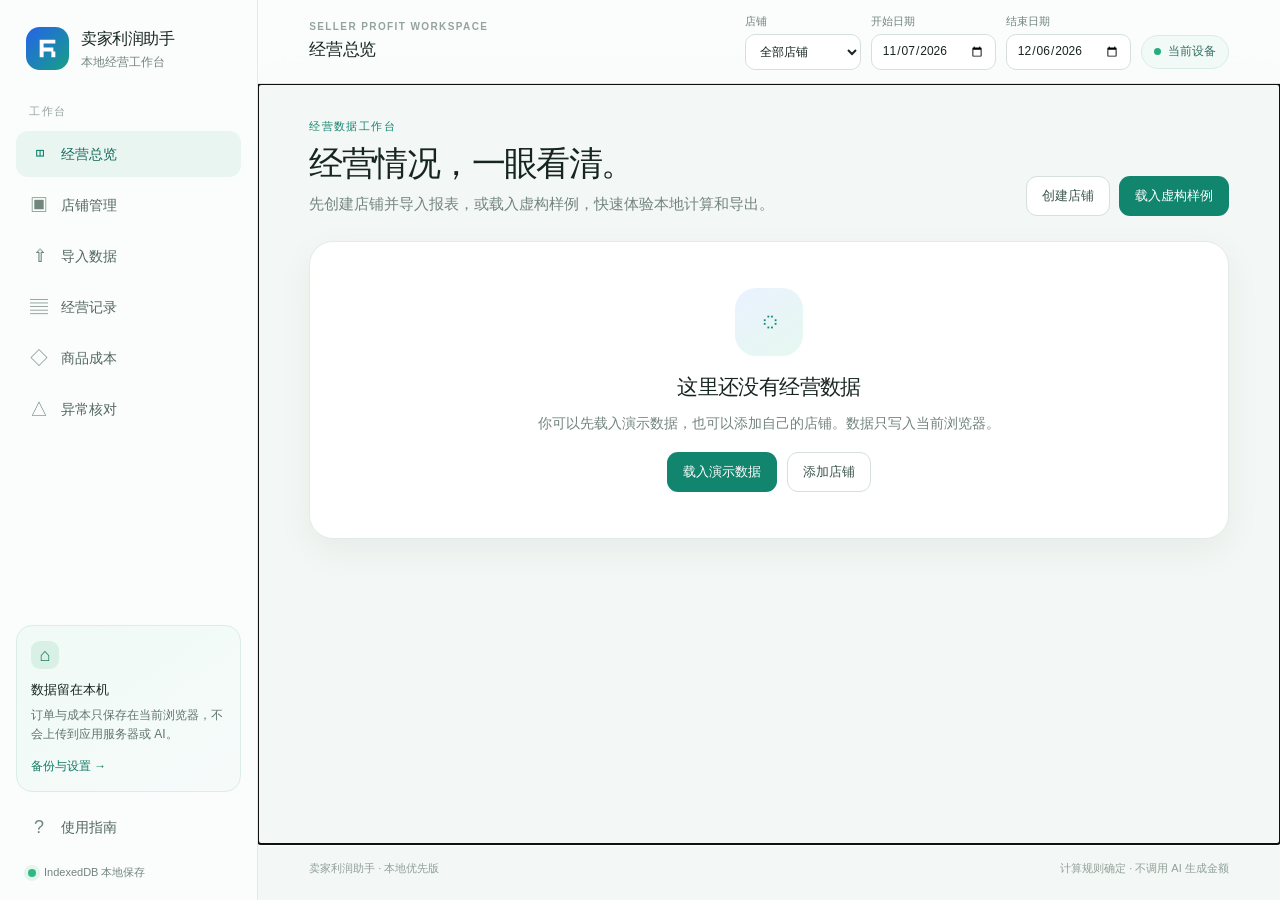
==== static-app/index.html @ a87a9e60 "Update Site source" ====
<!doctype html>
<html lang="zh-CN">
<head>
  <meta charset="utf-8">
  <meta name="viewport" content="width=device-width, initial-scale=1">
  <meta name="theme-color" content="#f3f7f5">
  <meta name="description" content="本地优先的卖家经营利润分析工具。订单、成本和费用保存在当前设备浏览器中。">
  <title>卖家利润助手 · 本地经营工作台</title>
  <link rel="icon" href="./favicon.svg" type="image/svg+xml">
  <link rel="stylesheet" href="./styles.css">
  <script src="./vendor/xlsx.full.min.js" defer></script>
  <script type="module" src="./js/app.mjs"></script>
</head>
<body>
  <div class="app-shell" id="app-shell">
    <aside class="sidebar" aria-label="主导航">
      <a class="brand" href="#overview" data-nav="overview" aria-label="卖家利润助手首页">
        <span class="brand-mark" aria-hidden="true"><svg viewBox="0 0 44 44"><defs><linearGradient id="brand-gradient" x1="0" y1="0" x2="1" y2="1"><stop stop-color="#2563eb"/><stop offset="1" stop-color="#16a085"/></linearGradient></defs><rect width="44" height="44" rx="14" fill="url(#brand-gradient)"/><path d="M14 13h16v4H18v4h10v4H18v6h-4V13Zm16 12v6h-4v-6h4Z" fill="#fff"/></svg></span>
        <span class="brand-copy"><strong>卖家利润助手</strong><small>本地经营工作台</small></span>
      </a>
      <div class="side-section-label">工作台</div>
      <nav class="side-nav">
        <button class="nav-item active" data-nav="overview"><span class="nav-icon">◫</span><span>经营总览</span></button>
        <button class="nav-item" data-nav="stores"><span class="nav-icon">▣</span><span>店铺管理</span></button>
        <button class="nav-item" data-nav="import"><span class="nav-icon">⇧</span><span>导入数据</span></button>
        <button class="nav-item" data-nav="records"><span class="nav-icon">▤</span><span>经营记录</span></button>
        <button class="nav-item" data-nav="costs"><span class="nav-icon">◇</span><span>商品成本</span></button>
        <button class="nav-item" data-nav="issues"><span class="nav-icon">△</span><span>异常核对</span><span class="nav-count" id="nav-issue-count"></span></button>
      </nav>
      <div class="sidebar-spacer"></div>
      <div class="privacy-card">
        <span class="privacy-icon">⌂</span>
        <strong>数据留在本机</strong>
        <p>订单与成本只保存在当前浏览器，不会上传到应用服务器或 AI。</p>
        <button class="text-button" data-nav="settings">备份与设置 <span aria-hidden="true">→</span></button>
      </div>
      <button class="nav-item nav-guide" data-nav="guide"><span class="nav-icon">?</span><span>使用指南</span></button>
      <div class="sidebar-foot"><span class="status-dot"></span><span>IndexedDB 本地保存</span></div>
    </aside>

    <div class="main-column">
      <header class="topbar">
        <div class="topbar-title"><span class="eyebrow" id="top-eyebrow">SELLER PROFIT WORKSPACE</span><strong id="top-title">经营总览</strong></div>
        <div class="topbar-controls">
          <label class="compact-control"><span>店铺</span><select id="global-store-select" aria-label="选择统计店铺"><option value="all">全部店铺</option></select></label>
          <label class="compact-control"><span>开始日期</span><input id="global-start" type="date" aria-label="统计开始日期"></label>
          <label class="compact-control"><span>结束日期</span><input id="global-end" type="date" aria-label="统计结束日期"></label>
          <span class="local-pill"><i></i> 当前设备</span>
        </div>
      </header>
      <main id="page-content" tabindex="-1" aria-live="polite">
        <div class="loading-state"><span class="spinner"></span><p>正在打开本地数据库…</p></div>
      </main>
      <footer class="app-footer"><span>卖家利润助手 · 本地优先版</span><span>计算规则确定 · 不调用 AI 生成金额</span></footer>
    </div>
  </div>
  <div class="toast-stack" id="toast-stack" aria-live="polite" aria-atomic="false"></div>
</body>
</html>
---- static-app/styles.css ----
:root {
  color-scheme: light;
  --ink: #172521;
  --ink-soft: #38514a;
  --muted: #73847d;
  --muted-2: #95a39d;
  --line: #e4ebe7;
  --line-strong: #d5e0da;
  --canvas: #f3f7f5;
  --surface: #fff;
  --surface-soft: #f8fbf9;
  --blue: #2563eb;
  --blue-soft: #eff5ff;
  --green: #12856f;
  --green-bright: #19a889;
  --green-soft: #e9f7f2;
  --amber: #a3650d;
  --amber-soft: #fff6e6;
  --red: #ba3a40;
  --red-soft: #fff0f0;
  --shadow: 0 12px 36px rgba(24, 51, 42, .055);
  --radius-xl: 24px;
  --radius-lg: 18px;
  --radius-md: 13px;
  font-family: Inter, "Segoe UI", "Microsoft YaHei UI", "Noto Sans CJK SC", sans-serif;
  font-synthesis: none;
  text-rendering: optimizeLegibility;
}

* { box-sizing: border-box; }
html { min-width: 320px; scroll-behavior: smooth; }
body { margin: 0; background: var(--canvas); color: var(--ink); font-size: 15px; line-height: 1.6; }
button, input, select, textarea { font: inherit; }
button { cursor: pointer; }
button:focus-visible, input:focus-visible, select:focus-visible, textarea:focus-visible, a:focus-visible { outline: 3px solid rgba(37, 99, 235, .3); outline-offset: 2px; }
a { color: inherit; }
.app-shell { min-height: 100vh; display: grid; grid-template-columns: 258px minmax(0, 1fr); }

.sidebar { position: sticky; top: 0; height: 100vh; min-height: 650px; display: flex; flex-direction: column; padding: 24px 16px 18px; background: #fbfdfc; border-right: 1px solid var(--line); }
.brand { display: flex; align-items: center; gap: 12px; padding: 2px 10px 31px; text-decoration: none; }
.brand-mark { width: 43px; height: 43px; display: block; flex: 0 0 auto; }
.brand-mark svg { display: block; width: 100%; height: 100%; }
.brand-copy { display: grid; gap: 1px; }
.brand-copy strong { font-size: 16px; letter-spacing: -.03em; }
.brand-copy small { font-size: 12px; color: var(--muted); }
.side-section-label { padding: 0 13px 11px; color: var(--muted-2); font-size: 11px; font-weight: 800; letter-spacing: .14em; text-transform: uppercase; }
.side-nav { display: grid; gap: 5px; }
.nav-item { width: 100%; display: flex; align-items: center; gap: 12px; min-height: 46px; padding: 0 13px; border: 0; border-radius: 12px; background: transparent; color: #52665e; text-align: left; font-size: 14px; font-weight: 620; transition: background .16s ease, color .16s ease, transform .16s ease; }
.nav-item:hover { color: var(--ink); background: #f0f5f2; }
.nav-item:active { transform: scale(.99); }
.nav-item.active { color: #176b5b; background: #e9f5f0; font-weight: 760; }
.nav-icon { width: 20px; display: inline-flex; align-items: center; justify-content: center; color: #71877e; font-size: 18px; font-weight: 500; }
.nav-item.active .nav-icon { color: var(--green); }
.nav-count { min-width: 22px; height: 22px; margin-left: auto; display: inline-flex; align-items: center; justify-content: center; border-radius: 99px; background: #fde7e7; color: #b3373e; font-size: 12px; font-weight: 800; }
.nav-count:empty { display: none; }
.sidebar-spacer { flex: 1; min-height: 20px; }
.privacy-card { padding: 15px 14px 14px; border: 1px solid #d9eee6; border-radius: 16px; background: linear-gradient(145deg, #f0faf6, #f6fbfa); }
.privacy-icon { width: 28px; height: 28px; display: grid; place-items: center; margin-bottom: 8px; border-radius: 9px; background: #d9f0e7; color: #18745f; font-size: 18px; }
.privacy-card strong { font-size: 13px; }
.privacy-card p { margin: 5px 0 9px; color: #60756d; font-size: 12px; line-height: 1.6; }
.text-button { padding: 0; border: 0; background: transparent; color: #167b66; font-weight: 750; font-size: 12px; }
.text-button:hover { text-decoration: underline; }
.nav-guide { margin-top: 12px; }
.sidebar-foot { display: flex; align-items: center; gap: 8px; padding: 14px 12px 0; color: var(--muted); font-size: 11px; }
.status-dot { width: 8px; height: 8px; border-radius: 99px; background: #30b981; box-shadow: 0 0 0 4px rgba(48, 185, 129, .12); }

.main-column { min-width: 0; display: flex; flex-direction: column; }
.topbar { position: sticky; z-index: 5; top: 0; min-height: 80px; display: flex; align-items: center; justify-content: space-between; gap: 20px; padding: 13px clamp(24px, 4vw, 58px); border-bottom: 1px solid rgba(217, 229, 223, .86); background: rgba(251, 253, 252, .91); backdrop-filter: blur(18px); }
.topbar-title { display: grid; gap: 1px; }
.topbar-title .eyebrow { color: var(--muted-2); font-size: 10px; font-weight: 800; letter-spacing: .14em; }
.topbar-title strong { font-size: 17px; letter-spacing: -.02em; }
.topbar-controls { display: flex; align-items: end; gap: 10px; }
.compact-control { display: grid; gap: 3px; min-width: 116px; }
.compact-control span { color: var(--muted); font-size: 11px; font-weight: 700; }
.compact-control input, .compact-control select { min-width: 0; height: 36px; padding: 0 10px; border: 1px solid var(--line-strong); border-radius: 10px; background: #fff; color: var(--ink); font-size: 12px; }
.local-pill { height: 34px; display: inline-flex; align-items: center; gap: 7px; margin-bottom: 1px; padding: 0 12px; border: 1px solid #d8ede5; border-radius: 99px; background: #f1faf6; color: #397064; font-size: 12px; font-weight: 720; white-space: nowrap; }
.local-pill i { width: 7px; height: 7px; border-radius: 50%; background: #27ac7f; }
#page-content { width: min(1440px, 100%); flex: 1; margin: 0 auto; padding: 34px clamp(24px, 4vw, 58px) 48px; }
.app-footer { display: flex; justify-content: space-between; gap: 16px; padding: 16px clamp(24px, 4vw, 58px) 22px; color: #91a099; font-size: 11px; }
.loading-state { min-height: 50vh; display: grid; place-content: center; justify-items: center; color: var(--muted); }
.spinner { width: 28px; height: 28px; border: 3px solid #dce8e2; border-top-color: var(--green); border-radius: 50%; animation: spin 1s linear infinite; }
@keyframes spin { to { transform: rotate(360deg); } }

.page-heading { display: flex; align-items: end; justify-content: space-between; gap: 20px; margin-bottom: 25px; }
.page-heading h1 { margin: 0; font-size: clamp(25px, 3vw, 34px); line-height: 1.18; letter-spacing: -.045em; }
.page-heading p { max-width: 700px; margin: 9px 0 0; color: var(--muted); font-size: 15px; }
.kicker { margin-bottom: 8px; color: var(--green); font-size: 11px; font-weight: 850; letter-spacing: .13em; text-transform: uppercase; }
.heading-actions { display: flex; flex-wrap: wrap; justify-content: end; gap: 9px; }

.button { min-height: 40px; display: inline-flex; align-items: center; justify-content: center; gap: 8px; padding: 0 15px; border: 1px solid transparent; border-radius: 11px; background: var(--green); color: #fff; font-size: 13px; font-weight: 760; text-decoration: none; transition: transform .14s ease, background .14s ease, box-shadow .14s ease; }
.button:hover { background: #0e735f; box-shadow: 0 8px 18px rgba(18, 133, 111, .17); }
.button:active { transform: translateY(1px); }
.button.secondary { border-color: var(--line-strong); background: #fff; color: #3b554c; }
.button.secondary:hover { border-color: #b6d6c9; background: #f8fcfa; box-shadow: none; }
.button.blue { background: var(--blue); }
.button.blue:hover { background: #194ec4; }
.button.danger { background: #b64349; }
.button.danger:hover { background: #982d34; }
.button.ghost { border-color: transparent; background: transparent; color: var(--green); }
.button:disabled { opacity: .48; cursor: not-allowed; box-shadow: none; }
.button.small { min-height: 34px; padding: 0 11px; font-size: 12px; }
.button-row { display: flex; flex-wrap: wrap; gap: 10px; }
.card { min-width: 0; border: 1px solid var(--line); border-radius: var(--radius-xl); background: var(--surface); box-shadow: var(--shadow); }
.card-pad { padding: 22px; }
.section-title { display: flex; align-items: start; justify-content: space-between; gap: 16px; margin-bottom: 18px; }
.section-title h2, .section-title h3 { margin: 0; font-size: 17px; letter-spacing: -.025em; }
.section-title p { margin: 5px 0 0; color: var(--muted); font-size: 13px; }
.section-eyebrow { color: var(--muted-2); font-size: 10px; font-weight: 850; letter-spacing: .12em; text-transform: uppercase; }
.grid { display: grid; gap: 16px; }
.grid-2 { grid-template-columns: repeat(2, minmax(0, 1fr)); }
.grid-3 { grid-template-columns: repeat(3, minmax(0, 1fr)); }
.grid-4 { grid-template-columns: repeat(4, minmax(0, 1fr)); }
.metrics { display: grid; grid-template-columns: repeat(4, minmax(0, 1fr)); gap: 13px; margin-bottom: 16px; }
.metric-card { position: relative; overflow: hidden; min-height: 136px; padding: 18px 19px; border: 1px solid var(--line); border-radius: 17px; background: #fff; box-shadow: 0 6px 20px rgba(29, 58, 47, .035); }
.metric-card::after { content: ""; position: absolute; right: -26px; bottom: -44px; width: 118px; height: 118px; border-radius: 50%; background: var(--metric-orb, #edf8f3); opacity: .75; }
.metric-card.profit { --metric-orb: #def4ea; border-color: #d3ece1; background: linear-gradient(145deg, #fff, #f6fcf8); }
.metric-card.blue { --metric-orb: #eaf1ff; }
.metric-label { position: relative; z-index: 1; display: flex; align-items: center; justify-content: space-between; color: var(--muted); font-size: 12px; font-weight: 700; }
.metric-symbol { width: 28px; height: 28px; display: grid; place-items: center; border-radius: 9px; background: var(--green-soft); color: var(--green); font-size: 14px; }
.metric-card.blue .metric-symbol { background: var(--blue-soft); color: var(--blue); }
.metric-value { position: relative; z-index: 1; display: block; margin-top: 13px; font-size: clamp(22px, 2vw, 29px); line-height: 1.08; font-variant-numeric: tabular-nums; font-weight: 780; letter-spacing: -.045em; }
.metric-note { position: relative; z-index: 1; display: block; margin-top: 7px; color: var(--muted-2); font-size: 11px; }
.dashboard-grid { display: grid; grid-template-columns: minmax(0, 1.45fr) minmax(290px, .9fr); gap: 16px; margin-bottom: 16px; }
.chart-card { min-height: 348px; padding: 22px; }
.chart-svg { width: 100%; height: auto; overflow: visible; margin-top: 5px; }
.chart-grid { stroke: #edf2ef; stroke-width: 1; }
.chart-label { fill: #82918a; font: 11px Inter, "Segoe UI", sans-serif; }
.chart-line { fill: none; stroke: #169779; stroke-width: 3; stroke-linejoin: round; stroke-linecap: round; }
.chart-dot { fill: #fff; stroke: #159779; stroke-width: 2; }
.bars { display: grid; gap: 17px; }
.bar-row { display: grid; grid-template-columns: 1fr auto; align-items: center; gap: 7px 10px; }
.bar-label { min-width: 0; display: flex; align-items: baseline; justify-content: space-between; gap: 8px; grid-column: 1 / -1; }
.bar-label strong { overflow: hidden; color: #32493f; font-size: 12px; text-overflow: ellipsis; white-space: nowrap; }
.bar-label span { flex: 0 0 auto; color: var(--muted); font-size: 11px; font-variant-numeric: tabular-nums; }
.bar-track { height: 8px; overflow: hidden; border-radius: 99px; background: #eff4f1; }
.bar-fill { height: 100%; border-radius: inherit; background: linear-gradient(90deg, #236ae0, #19a889); }
.tag { display: inline-flex; align-items: center; justify-content: center; min-height: 22px; padding: 0 8px; border-radius: 99px; font-size: 10px; font-weight: 760; white-space: nowrap; }
.tag-ok { background: var(--green-soft); color: #16755f; }
.tag-warn { background: var(--amber-soft); color: var(--amber); }
.tag-danger { background: var(--red-soft); color: var(--red); }
.tag-blue { background: var(--blue-soft); color: var(--blue); }
.tag-neutral { background: #eff3f1; color: #63736c; }
.completeness-card { display: flex; align-items: start; gap: 13px; margin-bottom: 16px; padding: 17px 19px; border: 1px solid #d5eadd; border-radius: 16px; background: #f0faf5; }
.completeness-card.warning { border-color: #f1dfb9; background: #fffaf0; }
.completeness-icon { width: 30px; height: 30px; flex: 0 0 auto; display: grid; place-items: center; border-radius: 10px; background: #dff3e9; color: #18785f; font-weight: 850; }
.completeness-card.warning .completeness-icon { background: #fff0cf; color: #a76e11; }
.completeness-card strong { font-size: 13px; }
.completeness-card p { margin: 3px 0 0; color: #61756d; font-size: 12px; }
.dashboard-issues { margin: -2px 0 16px; padding: 16px 18px; border: 1px solid #f0dfbf; border-radius: 16px; background: #fffaf1; }
.dashboard-issues-heading { display: flex; align-items: center; justify-content: space-between; gap: 14px; margin-bottom: 11px; }
.dashboard-issues-heading h2 { display: flex; align-items: center; gap: 8px; margin: 3px 0 0; color: #3c4d45; font-size: 16px; letter-spacing: -.02em; }
.dashboard-issues-heading h2 span { display: inline-grid; min-width: 22px; height: 22px; place-items: center; padding: 0 6px; border-radius: 99px; background: #fde8e2; color: #b74b3f; font-size: 11px; }
.dashboard-issues-heading p { margin: 4px 0 0; color: #7d776a; font-size: 12px; }
.dashboard-issue-list { display: grid; gap: 7px; }
.dashboard-issue-link { display: flex; align-items: center; gap: 11px; width: 100%; min-width: 0; padding: 10px 11px; border: 1px solid #f0eadf; border-radius: 12px; background: rgba(255, 255, 255, .88); color: inherit; text-align: left; cursor: pointer; transition: border-color .15s ease, background .15s ease, transform .15s ease; }
.dashboard-issue-link:hover { transform: translateY(-1px); border-color: #e8cda0; background: #fff; }
.dashboard-issue-link:focus-visible { outline: 3px solid rgba(35, 106, 224, .25); outline-offset: 2px; }
.dashboard-issue-copy { display: grid; gap: 3px; min-width: 0; flex: 1; }
.dashboard-issue-copy strong { color: #3e5148; font-size: 12px; }
.dashboard-issue-copy > span { overflow: hidden; color: #6d756f; font-size: 11px; line-height: 1.45; text-overflow: ellipsis; }
.dashboard-issue-arrow { color: #9a815a; font-size: 15px; }
.dashboard-issues-more { margin: 9px 2px 0; color: #7d776a; font-size: 11px; }
.list-inline { display: flex; flex-wrap: wrap; gap: 6px 14px; margin-top: 8px; color: #795b2b; font-size: 12px; }
.mini-stat-row { display: grid; grid-template-columns: repeat(3, 1fr); gap: 12px; margin-top: 12px; }
.mini-stat { padding: 13px 14px; border-radius: 13px; background: var(--surface-soft); }
.mini-stat span { display: block; color: var(--muted); font-size: 11px; }
.mini-stat strong { display: block; margin-top: 5px; font-size: 16px; font-variant-numeric: tabular-nums; }
.empty-state { display: grid; justify-items: center; padding: 46px 20px; text-align: center; }
.empty-art { width: 68px; height: 68px; display: grid; place-items: center; margin-bottom: 14px; border-radius: 21px; background: linear-gradient(145deg, #eaf2ff, #e6f8ef); color: #168872; font-size: 29px; }
.empty-state h2 { margin: 0; font-size: 21px; letter-spacing: -.03em; }
.empty-state p { max-width: 480px; margin: 8px 0 18px; color: var(--muted); font-size: 14px; }
.empty-inline { padding: 22px 5px; color: var(--muted); font-size: 13px; text-align: center; }

.table-wrap { width: 100%; overflow-x: auto; border: 1px solid var(--line); border-radius: 14px; }
table { width: 100%; border-collapse: collapse; min-width: 720px; }
th, td { padding: 12px 14px; border-bottom: 1px solid #edf1ef; text-align: left; vertical-align: top; }
th { background: #f8fbf9; color: #71827a; font-size: 11px; font-weight: 800; letter-spacing: .025em; white-space: nowrap; }
td { color: #334a40; font-size: 12px; }
tbody tr:last-child td { border-bottom: 0; }
tbody tr:hover td { background: #fbfdfc; }
.table-empty { padding: 30px; color: var(--muted); text-align: center; }
.table-actions { display: flex; flex-wrap: wrap; gap: 8px; }
.store-card { box-shadow: none; }
.store-card-top { display: flex; align-items: center; justify-content: space-between; gap: 8px; }
.store-platform { color: var(--green); font-size: 11px; font-weight: 800; }
.store-card h2 { margin: 13px 0 3px; font-size: 18px; letter-spacing: -.025em; }
.store-card p { margin: 0 0 16px; color: var(--muted); font-size: 12px; }
.issue-row { display: flex; align-items: start; gap: 11px; padding: 12px 0; border-bottom: 1px solid #eef2f0; }
.issue-row:last-child { border-bottom: 0; }
.issue-row > div { min-width: 0; }
.issue-row strong { color: #445a50; font-size: 12px; }
.issue-row p { margin: 3px 0 0; color: var(--muted); font-size: 12px; line-height: 1.5; }
.issue-list { display: grid; gap: 10px; }
.issue-card { padding: 15px 16px; border: 1px solid var(--line); border-radius: 14px; background: #fff; }
.issue-card:focus { outline: 3px solid rgba(35, 106, 224, .22); outline-offset: 2px; }
.issue-card-head { display: flex; align-items: center; gap: 9px; }
.issue-card-head strong { min-width: 0; overflow-wrap: anywhere; color: #3b5148; font-size: 13px; }
.issue-card-head .tag:last-child { margin-left: auto; }
.issue-card > p { margin: 11px 0; color: #60736b; font-size: 13px; }
.issue-card-foot { display: flex; align-items: center; justify-content: space-between; gap: 12px; color: var(--muted-2); font-size: 11px; }

.form-grid { display: grid; grid-template-columns: repeat(2, minmax(0, 1fr)); gap: 14px; }
.field { display: grid; gap: 6px; min-width: 0; }
.field.full { grid-column: 1 / -1; }
.field label, .field-label { color: #51675d; font-size: 12px; font-weight: 730; }
.field input, .field select, .field textarea { width: 100%; min-height: 42px; padding: 9px 11px; border: 1px solid var(--line-strong); border-radius: 11px; background: #fff; color: var(--ink); }
.field textarea { min-height: 92px; resize: vertical; }
.field input::placeholder, .field textarea::placeholder { color: #a3afa9; }
.field small, .help-text { color: var(--muted); font-size: 12px; line-height: 1.55; }
.inline-form { display: flex; align-items: end; gap: 10px; flex-wrap: wrap; }
.inline-form .field { flex: 1 1 155px; }
.form-note { margin: 12px 0 0; color: var(--muted); font-size: 12px; }
.form-divider { height: 1px; margin: 18px 0; background: var(--line); }
.mapping-grid { display: grid; grid-template-columns: repeat(2, minmax(0, 1fr)); gap: 11px 14px; }
.map-row { display: grid; grid-template-columns: minmax(115px, .85fr) minmax(150px, 1.15fr); align-items: center; gap: 10px; }
.map-row label { color: #52675e; font-size: 12px; font-weight: 700; }
.map-row label.required::after { content: " 必填"; color: var(--red); font-size: 10px; }
.map-row select { min-width: 0; height: 38px; padding: 0 9px; border: 1px solid var(--line-strong); border-radius: 9px; background: #fff; color: var(--ink); font-size: 12px; }
.dropzone { display: grid; justify-items: center; gap: 8px; padding: 30px 18px; border: 1.5px dashed #b7d2c5; border-radius: 17px; background: linear-gradient(140deg, #f8fcfa, #f1f8f5); text-align: center; cursor: pointer; transition: border-color .15s ease, background .15s ease; }
.dropzone:hover, .dropzone.dragover { border-color: var(--green); background: #effaf5; }
.drop-icon { width: 42px; height: 42px; display: grid; place-items: center; border-radius: 13px; background: #e0f2e9; color: #12856f; font-size: 21px; }
.dropzone strong { font-size: 14px; }
.dropzone span { color: var(--muted); font-size: 12px; }
.file-meta { display: flex; align-items: center; justify-content: space-between; gap: 12px; margin: 12px 0 16px; padding: 12px 14px; border-radius: 12px; background: #f6f9f7; }
.file-meta strong { overflow-wrap: anywhere; font-size: 12px; }
.file-meta span { flex: 0 0 auto; color: var(--muted); font-size: 11px; }
.step-number { width: 26px; height: 26px; display: inline-grid; place-items: center; margin-right: 8px; border-radius: 9px; background: var(--green-soft); color: var(--green); font-size: 12px; font-weight: 850; }
.summary-strip { display: grid; grid-template-columns: repeat(4, minmax(0, 1fr)); gap: 10px; margin: 16px 0; }
.summary-chip { padding: 13px 14px; border: 1px solid var(--line); border-radius: 13px; background: #fff; }
.summary-chip span { display: block; color: var(--muted); font-size: 11px; }
.summary-chip strong { display: block; margin-top: 4px; font-size: 19px; font-variant-numeric: tabular-nums; }
.summary-chip.warn strong { color: var(--amber); }
.mapping-preview { max-height: 310px; overflow: auto; margin-top: 16px; }
.mapping-preview table { min-width: 800px; }
.mapping-preview th { position: sticky; top: 0; z-index: 1; }
.preflight-error { margin-top: 12px; padding: 12px 14px; border: 1px solid #f1d3d4; border-radius: 12px; background: var(--red-soft); color: #9b3339; font-size: 12px; }
.preflight-good { margin-top: 12px; padding: 12px 14px; border: 1px solid #d8ece2; border-radius: 12px; background: #f1faf5; color: #226c58; font-size: 12px; }

.guide-grid { display: grid; grid-template-columns: repeat(2, minmax(0, 1fr)); gap: 15px; }
.guide-step { position: relative; padding: 20px; }
.guide-step-num { display: block; margin-bottom: 12px; color: #95caba; font-size: 12px; font-weight: 850; letter-spacing: .12em; }
.guide-step h3 { margin: 0; font-size: 16px; }
.guide-step p { margin: 8px 0 0; color: var(--muted); font-size: 13px; }
.guide-step .guide-icon { position: absolute; right: 18px; top: 18px; width: 34px; height: 34px; display: grid; place-items: center; border-radius: 11px; background: #eff7f3; color: #18846e; }
.rule-list { display: grid; gap: 11px; padding: 0; margin: 0; list-style: none; }
.rule-list li { display: flex; align-items: start; gap: 10px; color: #52665d; font-size: 13px; }
.rule-list li::before { content: "✓"; display: grid; place-items: center; width: 19px; height: 19px; flex: 0 0 auto; border-radius: 6px; background: #e8f6ef; color: #168168; font-size: 11px; font-weight: 900; }
.formula { padding: 13px 15px; border-radius: 12px; background: #f6faf8; color: #42574e; font-size: 13px; font-variant-numeric: tabular-nums; }
.formula strong { color: #1a715d; }
.warning-note { padding: 13px 15px; border-left: 3px solid #e3b75e; border-radius: 0 11px 11px 0; background: #fffaf0; color: #765c2c; font-size: 12px; }
.danger-zone { border-color: #f0d6d7; }
.danger-zone .section-title h2 { color: #a3333a; }
.storage-meter { height: 8px; overflow: hidden; margin-top: 10px; border-radius: 9px; background: #eaf0ed; }
.storage-meter span { display: block; width: 0; height: 100%; border-radius: inherit; background: linear-gradient(90deg, var(--blue), var(--green-bright)); }
.storage-meta { display: flex; justify-content: space-between; gap: 12px; margin-top: 6px; color: var(--muted); font-size: 11px; }
.disclosure { border: 1px solid var(--line); border-radius: 12px; background: #fbfdfc; }
.disclosure summary { padding: 12px 14px; color: #53685f; font-weight: 720; cursor: pointer; }
.disclosure > div { padding: 0 14px 14px; color: var(--muted); font-size: 12px; }
.license-link { color: var(--blue); }
.toast-stack { position: fixed; z-index: 20; right: 22px; bottom: 22px; display: grid; gap: 9px; width: min(380px, calc(100vw - 32px)); }
.toast { padding: 13px 15px; border: 1px solid #d5e8de; border-radius: 13px; background: #fff; box-shadow: 0 14px 36px rgba(14, 42, 30, .14); color: #315347; font-size: 13px; animation: toast-in .18s ease-out; }
.toast.error { border-color: #f0d0d1; color: #9d3238; }
.toast.warn { border-color: #eeddb9; color: #805d22; }
@keyframes toast-in { from { transform: translateY(8px); opacity: 0; } to { transform: translateY(0); opacity: 1; } }

@media (max-width: 1120px) {
  .app-shell { grid-template-columns: 220px minmax(0, 1fr); }
  .topbar { align-items: start; flex-direction: column; gap: 10px; }
  .topbar-controls { width: 100%; flex-wrap: wrap; }
  .compact-control { flex: 1 1 140px; }
  .local-pill { margin-left: auto; }
  .metrics { grid-template-columns: repeat(2, minmax(0, 1fr)); }
  .dashboard-grid { grid-template-columns: 1fr; }
}
@media (max-width: 760px) {
  body { font-size: 14px; }
  .app-shell { display: flex; flex-direction: column; }
  .sidebar { position: sticky; z-index: 10; top: 0; height: auto; min-height: 0; padding: 10px 12px 8px; border-right: 0; border-bottom: 1px solid var(--line); }
  .brand { padding: 1px 5px 9px; }
  .brand-mark { width: 36px; height: 36px; }
  .brand-copy strong { font-size: 14px; }
  .brand-copy small, .side-section-label, .privacy-card, .sidebar-spacer, .sidebar-foot { display: none; }
  .side-nav { display: flex; overflow-x: auto; gap: 5px; scrollbar-width: none; }
  .side-nav::-webkit-scrollbar { display: none; }
  .nav-item { flex: 0 0 auto; width: auto; min-height: 39px; gap: 6px; padding: 0 10px; font-size: 12px; white-space: nowrap; }
  .nav-icon { width: 16px; font-size: 15px; }
  .nav-guide { display: none; }
  .nav-count { min-width: 18px; height: 18px; font-size: 10px; }
  .topbar { position: static; min-height: 0; padding: 14px 18px 12px; }
  .topbar-title .eyebrow { font-size: 9px; }
  .topbar-title strong { font-size: 15px; }
  .topbar-controls { gap: 7px; }
  .compact-control { flex: 1 1 calc(33.333% - 6px); min-width: 95px; }
  .compact-control input, .compact-control select { height: 34px; font-size: 11px; }
  .local-pill { height: 31px; margin-left: 0; font-size: 11px; }
  #page-content { padding: 23px 16px 30px; }
  .app-footer { padding: 13px 17px 18px; font-size: 10px; }
  .page-heading { align-items: start; flex-direction: column; margin-bottom: 18px; }
  .page-heading h1 { font-size: 27px; }
  .page-heading p { font-size: 13px; }
  .heading-actions { width: 100%; justify-content: start; }
  .metrics { gap: 9px; }
  .metric-card { min-height: 120px; padding: 14px; border-radius: 15px; }
  .metric-value { font-size: 21px; }
  .metric-note { font-size: 10px; }
  .metric-symbol { width: 25px; height: 25px; }
  .card-pad, .chart-card { padding: 17px; }
  .dashboard-issues { padding: 14px; }
  .dashboard-issues-heading { align-items: start; }
  .dashboard-issues-heading .button { flex: 0 0 auto; }
  .chart-card { min-height: auto; }
  .grid-2, .grid-3, .grid-4, .guide-grid { grid-template-columns: 1fr; }
  .form-grid, .mapping-grid { grid-template-columns: 1fr; }
  .map-row { grid-template-columns: minmax(105px, .8fr) minmax(145px, 1.2fr); }
  .summary-strip { grid-template-columns: repeat(2, minmax(0, 1fr)); }
  .mini-stat-row { grid-template-columns: 1fr; }
  .file-meta { align-items: start; flex-direction: column; }
}
@media (prefers-reduced-motion: reduce) {
  *, *::before, *::after { scroll-behavior: auto !important; animation-duration: .01ms !important; animation-iteration-count: 1 !important; transition-duration: .01ms !important; }
}
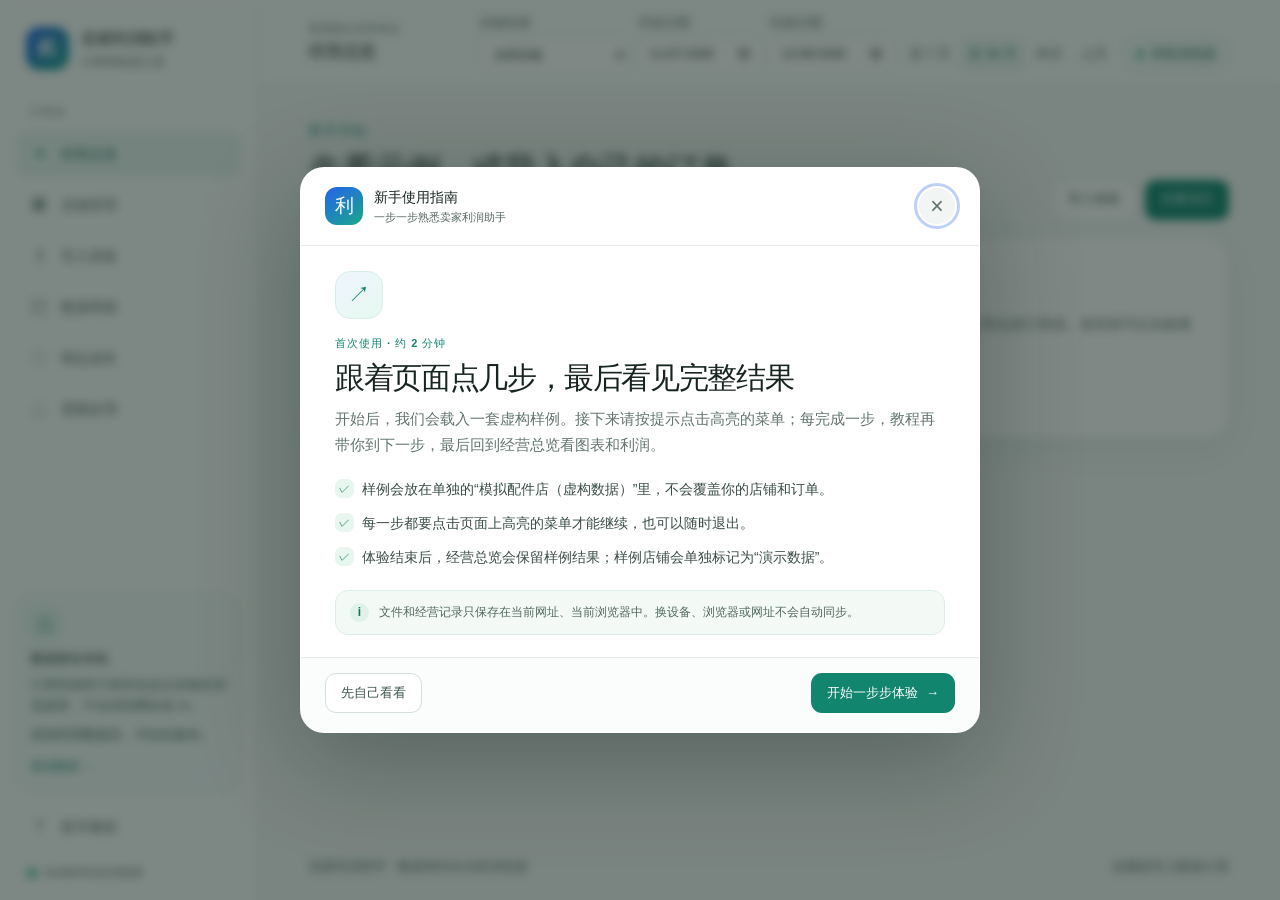
==== commit 7e08cfdc: "Improve local dashboard and Excel report" ====
--- a/static-app/index.html
+++ b/static-app/index.html
@@ -4,7 +4,7 @@
   <meta charset="utf-8">
   <meta name="viewport" content="width=device-width, initial-scale=1">
   <meta name="theme-color" content="#f3f7f5">
-  <meta name="description" content="本地优先的卖家经营利润分析工具。订单、成本和费用保存在当前设备浏览器中。">
+  <meta name="description" content="帮助小商家整理订单、进货价和利润。数据只保存在当前设备的浏览器中。">
   <title>卖家利润助手 · 本地经营工作台</title>
   <link rel="icon" href="./favicon.svg" type="image/svg+xml">
   <link rel="stylesheet" href="./styles.css">
@@ -16,44 +16,86 @@
     <aside class="sidebar" aria-label="主导航">
       <a class="brand" href="#overview" data-nav="overview" aria-label="卖家利润助手首页">
         <span class="brand-mark" aria-hidden="true"><svg viewBox="0 0 44 44"><defs><linearGradient id="brand-gradient" x1="0" y1="0" x2="1" y2="1"><stop stop-color="#2563eb"/><stop offset="1" stop-color="#16a085"/></linearGradient></defs><rect width="44" height="44" rx="14" fill="url(#brand-gradient)"/><path d="M14 13h16v4H18v4h10v4H18v6h-4V13Zm16 12v6h-4v-6h4Z" fill="#fff"/></svg></span>
-        <span class="brand-copy"><strong>卖家利润助手</strong><small>本地经营工作台</small></span>
+        <span class="brand-copy"><strong>卖家利润助手</strong><small>订单和利润工具</small></span>
       </a>
       <div class="side-section-label">工作台</div>
       <nav class="side-nav">
         <button class="nav-item active" data-nav="overview"><span class="nav-icon">◫</span><span>经营总览</span></button>
         <button class="nav-item" data-nav="stores"><span class="nav-icon">▣</span><span>店铺管理</span></button>
-        <button class="nav-item" data-nav="import"><span class="nav-icon">⇧</span><span>导入数据</span></button>
-        <button class="nav-item" data-nav="records"><span class="nav-icon">▤</span><span>经营记录</span></button>
+        <button class="nav-item" data-nav="import"><span class="nav-icon">⇧</span><span>导入表格</span></button>
+        <button class="nav-item" data-nav="records"><span class="nav-icon">▤</span><span>数据明细</span></button>
         <button class="nav-item" data-nav="costs"><span class="nav-icon">◇</span><span>商品成本</span></button>
-        <button class="nav-item" data-nav="issues"><span class="nav-icon">△</span><span>异常核对</span><span class="nav-count" id="nav-issue-count"></span></button>
+        <button class="nav-item" data-nav="issues"><span class="nav-icon">△</span><span>需要处理</span><span class="nav-count" id="nav-issue-count"></span></button>
       </nav>
       <div class="sidebar-spacer"></div>
       <div class="privacy-card">
         <span class="privacy-icon">⌂</span>
         <strong>数据留在本机</strong>
-        <p>订单与成本只保存在当前浏览器，不会上传到应用服务器或 AI。</p>
-        <button class="text-button" data-nav="settings">备份与设置 <span aria-hidden="true">→</span></button>
+        <p>订单和成本只保存在这台设备的浏览器里，不会传到网站或 AI。</p>
+        <p class="backup-reminder" id="sidebar-backup-status"></p>
+        <button class="text-button" data-nav="settings">备份数据 <span aria-hidden="true">→</span></button>
       </div>
-      <button class="nav-item nav-guide" data-nav="guide"><span class="nav-icon">?</span><span>使用指南</span></button>
-      <div class="sidebar-foot"><span class="status-dot"></span><span>IndexedDB 本地保存</span></div>
+      <button class="nav-item nav-guide" data-nav="guide"><span class="nav-icon">?</span><span>新手教程</span></button>
+      <div class="sidebar-foot"><span class="status-dot"></span><span>自动保存在此浏览器</span></div>
     </aside>
 
     <div class="main-column">
       <header class="topbar">
         <div class="topbar-title"><span class="eyebrow" id="top-eyebrow">SELLER PROFIT WORKSPACE</span><strong id="top-title">经营总览</strong></div>
         <div class="topbar-controls">
-          <label class="compact-control"><span>店铺</span><select id="global-store-select" aria-label="选择统计店铺"><option value="all">全部店铺</option></select></label>
-          <label class="compact-control"><span>开始日期</span><input id="global-start" type="date" aria-label="统计开始日期"></label>
-          <label class="compact-control"><span>结束日期</span><input id="global-end" type="date" aria-label="统计结束日期"></label>
-          <span class="local-pill"><i></i> 当前设备</span>
+          <label class="compact-control store-control"><span>店铺名称</span><select id="global-store-select" aria-label="选择统计店铺"><option value="all">全部店铺</option></select></label>
+          <span class="store-kind tag tag-neutral" id="global-store-kind" hidden></span>
+          <div class="date-controls" aria-label="统计日期范围">
+            <label class="compact-control"><span>开始日期</span><input id="global-start" type="date" aria-label="统计开始日期"></label>
+            <label class="compact-control"><span>结束日期</span><input id="global-end" type="date" aria-label="统计结束日期"></label>
+            <div class="date-quick-options" aria-label="快捷日期范围">
+              <button type="button" data-period="7">近 7 天</button><button type="button" data-period="30">近 30 天</button>
+              <button type="button" data-period="month">本月</button><button type="button" data-period="previous-month">上月</button>
+            </div>
+          </div>
+          <span class="local-pill" title="数据只保存在此浏览器；更换设备、浏览器或网址不会自动同步。"><i></i> 本机浏览器</span>
         </div>
       </header>
       <main id="page-content" tabindex="-1" aria-live="polite">
-        <div class="loading-state"><span class="spinner"></span><p>正在打开本地数据库…</p></div>
+        <div class="loading-state"><span class="spinner"></span><p>正在读取此浏览器里的数据…</p></div>
       </main>
-      <footer class="app-footer"><span>卖家利润助手 · 本地优先版</span><span>计算规则确定 · 不调用 AI 生成金额</span></footer>
+  <footer class="app-footer"><span>卖家利润助手 · 数据保存在当前浏览器</span><span>金额按导入数据计算</span></footer>
     </div>
   </div>
   <div class="toast-stack" id="toast-stack" aria-live="polite" aria-atomic="false"></div>
+  <dialog class="tutorial-dialog" id="welcome-tutorial" aria-labelledby="tutorial-title" aria-describedby="tutorial-description">
+    <div class="tutorial-modal">
+      <div class="tutorial-modal-head">
+        <span class="tutorial-brand"><span class="tutorial-brand-icon" aria-hidden="true">利</span><span><strong>新手使用指南</strong><small>一步一步熟悉卖家利润助手</small></span></span>
+        <button class="tutorial-close" type="button" data-action="tutorial-skip" aria-label="关闭教程">×</button>
+      </div>
+      <div class="tutorial-content">
+        <div class="tutorial-step-icon" aria-hidden="true">↗</div>
+        <div class="tutorial-kicker">首次使用 · 约 2 分钟</div>
+        <h1 id="tutorial-title">跟着页面点几步，最后看见完整结果</h1>
+        <p class="tutorial-intro" id="tutorial-description">开始后，我们会载入一套虚构样例。接下来请按提示点击高亮的菜单；每完成一步，教程再带你到下一步，最后回到经营总览看图表和利润。</p>
+        <ul class="tutorial-bullets">
+          <li>样例会放在单独的“模拟配件店（虚构数据）”里，不会覆盖你的店铺和订单。</li>
+          <li>每一步都要点击页面上高亮的菜单才能继续，也可以随时退出。</li>
+          <li>体验结束后，经营总览会保留样例结果；样例店铺会单独标记为“演示数据”。</li>
+        </ul>
+        <div class="tutorial-note"><span aria-hidden="true">i</span><p>文件和经营记录只保存在当前网址、当前浏览器中。换设备、浏览器或网址不会自动同步。</p></div>
+      </div>
+      <div class="tutorial-modal-foot tutorial-welcome-actions">
+        <button class="button secondary" type="button" data-action="tutorial-skip">先自己看看</button>
+        <button class="button" type="button" data-action="tutorial-start-demo">开始一步步体验 <span aria-hidden="true">→</span></button>
+      </div>
+    </div>
+  </dialog>
+  <div class="guided-tour" id="guided-tour" hidden aria-live="polite">
+    <div class="guided-tour-spotlight" id="guided-tour-spotlight" role="button" tabindex="0" aria-label="点击高亮菜单继续"></div>
+    <section class="guided-tour-card" id="guided-tour-card" aria-labelledby="guided-tour-title">
+      <div class="guided-tour-card-head"><span class="guided-tour-step" id="guided-tour-step"></span><button class="guided-tour-skip" type="button" data-action="guided-tour-skip">退出引导</button></div>
+      <h2 id="guided-tour-title"></h2>
+      <p id="guided-tour-copy"></p>
+      <div class="guided-tour-prompt"><span class="guided-tour-pointer" aria-hidden="true">↙</span><strong id="guided-tour-prompt"></strong></div>
+      <button class="button secondary small guided-tour-back" type="button" data-action="guided-tour-back">上一步</button>
+    </section>
+  </div>
 </body>
 </html>
--- a/static-app/styles.css
+++ b/static-app/styles.css
@@ -2,8 +2,8 @@
   color-scheme: light;
   --ink: #172521;
   --ink-soft: #38514a;
-  --muted: #73847d;
-  --muted-2: #95a39d;
+  --muted: #56685f;
+  --muted-2: #53665d;
   --line: #e4ebe7;
   --line-strong: #d5e0da;
   --canvas: #f3f7f5;
@@ -69,22 +69,29 @@
 .topbar-title { display: grid; gap: 1px; }
 .topbar-title .eyebrow { color: var(--muted-2); font-size: 10px; font-weight: 800; letter-spacing: .14em; }
 .topbar-title strong { font-size: 17px; letter-spacing: -.02em; }
-.topbar-controls { display: flex; align-items: end; gap: 10px; }
+.topbar-controls { display: flex; align-items: end; flex-wrap: wrap; gap: 9px; }
 .compact-control { display: grid; gap: 3px; min-width: 116px; }
-.compact-control span { color: var(--muted); font-size: 11px; font-weight: 700; }
+.compact-control span { color: var(--muted); font-size: 13px; font-weight: 700; }
 .compact-control input, .compact-control select { min-width: 0; height: 36px; padding: 0 10px; border: 1px solid var(--line-strong); border-radius: 10px; background: #fff; color: var(--ink); font-size: 12px; }
-.local-pill { height: 34px; display: inline-flex; align-items: center; gap: 7px; margin-bottom: 1px; padding: 0 12px; border: 1px solid #d8ede5; border-radius: 99px; background: #f1faf6; color: #397064; font-size: 12px; font-weight: 720; white-space: nowrap; }
+.store-control { min-width: 150px; max-width: 205px; }
+.store-control select { width: 100%; }
+.store-kind { align-self: end; min-height: 30px; margin-bottom: 3px; font-size: 13px; }
+.date-controls { display: flex; align-items: end; flex-wrap: wrap; gap: 7px; }
+.date-quick-options { display: flex; align-items: center; flex-wrap: wrap; gap: 3px; min-height: 36px; }
+.date-quick-options button { min-height: 30px; padding: 0 7px; border: 1px solid transparent; border-radius: 8px; background: transparent; color: #43584f; font-size: 13px; white-space: nowrap; }
+.date-quick-options button:hover, .date-quick-options button.active { border-color: #cfe5da; background: #edf7f2; color: #126b56; }
+.local-pill { height: 34px; display: inline-flex; align-items: center; gap: 7px; margin-bottom: 1px; padding: 0 12px; border: 1px solid #d8ede5; border-radius: 99px; background: #f1faf6; color: #245c4e; font-size: 13px; font-weight: 720; white-space: nowrap; }
 .local-pill i { width: 7px; height: 7px; border-radius: 50%; background: #27ac7f; }
 #page-content { width: min(1440px, 100%); flex: 1; margin: 0 auto; padding: 34px clamp(24px, 4vw, 58px) 48px; }
-.app-footer { display: flex; justify-content: space-between; gap: 16px; padding: 16px clamp(24px, 4vw, 58px) 22px; color: #91a099; font-size: 11px; }
+.app-footer { display: flex; justify-content: space-between; gap: 16px; padding: 16px clamp(24px, 4vw, 58px) 22px; color: #53665d; font-size: 13px; }
 .loading-state { min-height: 50vh; display: grid; place-content: center; justify-items: center; color: var(--muted); }
 .spinner { width: 28px; height: 28px; border: 3px solid #dce8e2; border-top-color: var(--green); border-radius: 50%; animation: spin 1s linear infinite; }
 @keyframes spin { to { transform: rotate(360deg); } }
 
-.page-heading { display: flex; align-items: end; justify-content: space-between; gap: 20px; margin-bottom: 25px; }
+.page-heading { display: flex; align-items: end; justify-content: space-between; gap: 20px; margin-bottom: 17px; }
 .page-heading h1 { margin: 0; font-size: clamp(25px, 3vw, 34px); line-height: 1.18; letter-spacing: -.045em; }
-.page-heading p { max-width: 700px; margin: 9px 0 0; color: var(--muted); font-size: 15px; }
-.kicker { margin-bottom: 8px; color: var(--green); font-size: 11px; font-weight: 850; letter-spacing: .13em; text-transform: uppercase; }
+.page-heading p { max-width: 700px; margin: 6px 0 0; color: var(--muted); font-size: 15px; }
+.kicker { margin-bottom: 8px; color: var(--green); font-size: 13px; font-weight: 850; letter-spacing: .13em; text-transform: uppercase; }
 .heading-actions { display: flex; flex-wrap: wrap; justify-content: end; gap: 9px; }
 
 .button { min-height: 40px; display: inline-flex; align-items: center; justify-content: center; gap: 8px; padding: 0 15px; border: 1px solid transparent; border-radius: 11px; background: var(--green); color: #fff; font-size: 13px; font-weight: 760; text-decoration: none; transition: transform .14s ease, background .14s ease, box-shadow .14s ease; }
@@ -111,27 +118,30 @@
 .grid-3 { grid-template-columns: repeat(3, minmax(0, 1fr)); }
 .grid-4 { grid-template-columns: repeat(4, minmax(0, 1fr)); }
 .metrics { display: grid; grid-template-columns: repeat(4, minmax(0, 1fr)); gap: 13px; margin-bottom: 16px; }
-.metric-card { position: relative; overflow: hidden; min-height: 136px; padding: 18px 19px; border: 1px solid var(--line); border-radius: 17px; background: #fff; box-shadow: 0 6px 20px rgba(29, 58, 47, .035); }
+.metrics-primary { margin-bottom: 12px; }
+.metrics-primary .metric-card { min-height: 116px; padding: 14px 16px; }
+.metrics-secondary .metric-card { min-height: 94px; padding: 13px 15px; }
+.metric-card { position: relative; overflow: hidden; min-height: 116px; padding: 18px 19px; border: 1px solid var(--line); border-radius: 17px; background: #fff; box-shadow: 0 6px 20px rgba(29, 58, 47, .035); }
 .metric-card::after { content: ""; position: absolute; right: -26px; bottom: -44px; width: 118px; height: 118px; border-radius: 50%; background: var(--metric-orb, #edf8f3); opacity: .75; }
 .metric-card.profit { --metric-orb: #def4ea; border-color: #d3ece1; background: linear-gradient(145deg, #fff, #f6fcf8); }
 .metric-card.blue { --metric-orb: #eaf1ff; }
-.metric-label { position: relative; z-index: 1; display: flex; align-items: center; justify-content: space-between; color: var(--muted); font-size: 12px; font-weight: 700; }
+.metric-label { position: relative; z-index: 1; display: flex; align-items: center; justify-content: space-between; color: #4c6057; font-size: 13px; font-weight: 700; }
 .metric-symbol { width: 28px; height: 28px; display: grid; place-items: center; border-radius: 9px; background: var(--green-soft); color: var(--green); font-size: 14px; }
 .metric-card.blue .metric-symbol { background: var(--blue-soft); color: var(--blue); }
-.metric-value { position: relative; z-index: 1; display: block; margin-top: 13px; font-size: clamp(22px, 2vw, 29px); line-height: 1.08; font-variant-numeric: tabular-nums; font-weight: 780; letter-spacing: -.045em; }
-.metric-note { position: relative; z-index: 1; display: block; margin-top: 7px; color: var(--muted-2); font-size: 11px; }
+.metric-value { position: relative; z-index: 1; display: block; margin-top: 10px; font-size: clamp(22px, 2vw, 29px); line-height: 1.08; font-variant-numeric: tabular-nums; font-weight: 780; letter-spacing: -.045em; }
+.metric-note { position: relative; z-index: 1; display: block; margin-top: 7px; color: #53665d; font-size: 14px; line-height: 1.35; }
 .dashboard-grid { display: grid; grid-template-columns: minmax(0, 1.45fr) minmax(290px, .9fr); gap: 16px; margin-bottom: 16px; }
 .chart-card { min-height: 348px; padding: 22px; }
 .chart-svg { width: 100%; height: auto; overflow: visible; margin-top: 5px; }
 .chart-grid { stroke: #edf2ef; stroke-width: 1; }
-.chart-label { fill: #82918a; font: 11px Inter, "Segoe UI", sans-serif; }
+.chart-label { fill: #52645c; font: 12px Inter, "Segoe UI", sans-serif; }
 .chart-line { fill: none; stroke: #169779; stroke-width: 3; stroke-linejoin: round; stroke-linecap: round; }
 .chart-dot { fill: #fff; stroke: #159779; stroke-width: 2; }
 .bars { display: grid; gap: 17px; }
 .bar-row { display: grid; grid-template-columns: 1fr auto; align-items: center; gap: 7px 10px; }
 .bar-label { min-width: 0; display: flex; align-items: baseline; justify-content: space-between; gap: 8px; grid-column: 1 / -1; }
-.bar-label strong { overflow: hidden; color: #32493f; font-size: 12px; text-overflow: ellipsis; white-space: nowrap; }
-.bar-label span { flex: 0 0 auto; color: var(--muted); font-size: 11px; font-variant-numeric: tabular-nums; }
+.bar-label strong { overflow: hidden; color: #32493f; font-size: 14px; text-overflow: ellipsis; white-space: nowrap; }
+.bar-label span { flex: 0 0 auto; color: #53665d; font-size: 13px; font-variant-numeric: tabular-nums; }
 .bar-track { height: 8px; overflow: hidden; border-radius: 99px; background: #eff4f1; }
 .bar-fill { height: 100%; border-radius: inherit; background: linear-gradient(90deg, #236ae0, #19a889); }
 .tag { display: inline-flex; align-items: center; justify-content: center; min-height: 22px; padding: 0 8px; border-radius: 99px; font-size: 10px; font-weight: 760; white-space: nowrap; }
@@ -144,22 +154,42 @@
 .completeness-card.warning { border-color: #f1dfb9; background: #fffaf0; }
 .completeness-icon { width: 30px; height: 30px; flex: 0 0 auto; display: grid; place-items: center; border-radius: 10px; background: #dff3e9; color: #18785f; font-weight: 850; }
 .completeness-card.warning .completeness-icon { background: #fff0cf; color: #a76e11; }
+.overview-status { display: flex; align-items: center; gap: 10px; min-height: 52px; max-height: 56px; overflow: hidden; margin: 0 0 12px; padding: 7px 11px; border: 1px solid #d5eadd; border-radius: 13px; background: #f0faf5; }
+.overview-status.is-incomplete { border-color: #eadfbd; background: #fffbf2; }
+.overview-status .completeness-icon { width: 28px; height: 28px; border-radius: 9px; }
+.overview-status > strong { flex: 0 0 auto; color: #315347; font-size: 14px; }
+.overview-status.is-incomplete > strong { color: #72571f; }
+.overview-status-copy { display: flex; align-items: center; justify-content: space-between; gap: 10px; min-width: 0; flex: 1; color: #3f5b50; font-size: 14px; }
+.overview-status-copy > span { overflow: hidden; text-overflow: ellipsis; white-space: nowrap; }
+.overview-status-copy .button { flex: 0 0 auto; }
 .completeness-card strong { font-size: 13px; }
 .completeness-card p { margin: 3px 0 0; color: #61756d; font-size: 12px; }
-.dashboard-issues { margin: -2px 0 16px; padding: 16px 18px; border: 1px solid #f0dfbf; border-radius: 16px; background: #fffaf1; }
+.next-step { display: flex; align-items: center; justify-content: space-between; gap: 16px; margin: 0 0 16px; padding: 17px 20px; border-color: #d7ebe2; background: linear-gradient(110deg, #fff, #f1faf6); }
+.next-step h2 { margin: 3px 0 0; font-size: 17px; }
+.next-step p { margin: 3px 0 0; color: var(--muted); font-size: 14px; }
+.dashboard-issues { margin: 0 0 13px; padding: 0 14px; border: 1px solid #eee3c8; border-radius: 13px; background: #fffdf8; }
+.dashboard-issues-summary { display: flex; align-items: center; gap: 10px; min-height: 46px; cursor: pointer; list-style: none; }
+.dashboard-issues-summary::-webkit-details-marker { display: none; }
+.dashboard-issues-summary::before { content: "＋"; color: #765d27; font-size: 15px; font-weight: 700; }
+.dashboard-issues[open] .dashboard-issues-summary::before { content: "−"; }
+.issue-summary-title { color: #3c4d45; font-size: 14px; font-weight: 760; }
+.issue-summary-count { color: #52645c; font-size: 14px; }
+.issue-summary-action { margin-left: auto; color: #52645c; font-size: 13px; }
 .dashboard-issues-heading { display: flex; align-items: center; justify-content: space-between; gap: 14px; margin-bottom: 11px; }
 .dashboard-issues-heading h2 { display: flex; align-items: center; gap: 8px; margin: 3px 0 0; color: #3c4d45; font-size: 16px; letter-spacing: -.02em; }
 .dashboard-issues-heading h2 span { display: inline-grid; min-width: 22px; height: 22px; place-items: center; padding: 0 6px; border-radius: 99px; background: #fde8e2; color: #b74b3f; font-size: 11px; }
-.dashboard-issues-heading p { margin: 4px 0 0; color: #7d776a; font-size: 12px; }
+.dashboard-issues-heading p { margin: 4px 0 0; color: #5e594b; font-size: 14px; }
 .dashboard-issue-list { display: grid; gap: 7px; }
 .dashboard-issue-link { display: flex; align-items: center; gap: 11px; width: 100%; min-width: 0; padding: 10px 11px; border: 1px solid #f0eadf; border-radius: 12px; background: rgba(255, 255, 255, .88); color: inherit; text-align: left; cursor: pointer; transition: border-color .15s ease, background .15s ease, transform .15s ease; }
 .dashboard-issue-link:hover { transform: translateY(-1px); border-color: #e8cda0; background: #fff; }
 .dashboard-issue-link:focus-visible { outline: 3px solid rgba(35, 106, 224, .25); outline-offset: 2px; }
 .dashboard-issue-copy { display: grid; gap: 3px; min-width: 0; flex: 1; }
-.dashboard-issue-copy strong { color: #3e5148; font-size: 12px; }
-.dashboard-issue-copy > span { overflow: hidden; color: #6d756f; font-size: 11px; line-height: 1.45; text-overflow: ellipsis; }
+.dashboard-issue-copy strong { color: #3e5148; font-size: 14px; }
+.dashboard-issue-copy > span { overflow: hidden; color: #53615a; font-size: 14px; line-height: 1.45; text-overflow: ellipsis; }
 .dashboard-issue-arrow { color: #9a815a; font-size: 15px; }
-.dashboard-issues-more { margin: 9px 2px 0; color: #7d776a; font-size: 11px; }
+.dashboard-issues-more { margin: 9px 2px 0; color: #5e594b; font-size: 14px; }
+.backup-reminder { margin: 0 0 9px !important; color: #39594d !important; font-size: 13px !important; line-height: 1.45 !important; }
+.backup-reminder.overdue { color: #7a4b14 !important; }
 .list-inline { display: flex; flex-wrap: wrap; gap: 6px 14px; margin-top: 8px; color: #795b2b; font-size: 12px; }
 .mini-stat-row { display: grid; grid-template-columns: repeat(3, 1fr); gap: 12px; margin-top: 12px; }
 .mini-stat { padding: 13px 14px; border-radius: 13px; background: var(--surface-soft); }
@@ -214,8 +244,12 @@
 .mapping-grid { display: grid; grid-template-columns: repeat(2, minmax(0, 1fr)); gap: 11px 14px; }
 .map-row { display: grid; grid-template-columns: minmax(115px, .85fr) minmax(150px, 1.15fr); align-items: center; gap: 10px; }
 .map-row label { color: #52675e; font-size: 12px; font-weight: 700; }
-.map-row label.required::after { content: " 必填"; color: var(--red); font-size: 10px; }
+.map-row label.required::after { content: " 需要选择"; color: var(--red); font-size: 10px; }
+.map-row label.alternative::after { content: " 二选一"; color: var(--green); font-size: 10px; }
 .map-row select { min-width: 0; height: 38px; padding: 0 9px; border: 1px solid var(--line-strong); border-radius: 9px; background: #fff; color: var(--ink); font-size: 12px; }
+.optional-mapping { grid-column: 1 / -1; border: 1px solid var(--line); border-radius: 12px; background: #fbfdfc; }
+.optional-mapping summary { padding: 10px 12px; color: #53685f; font-size: 13px; font-weight: 700; cursor: pointer; }
+.optional-mapping .mapping-grid { padding: 0 12px 12px; }
 .dropzone { display: grid; justify-items: center; gap: 8px; padding: 30px 18px; border: 1.5px dashed #b7d2c5; border-radius: 17px; background: linear-gradient(140deg, #f8fcfa, #f1f8f5); text-align: center; cursor: pointer; transition: border-color .15s ease, background .15s ease; }
 .dropzone:hover, .dropzone.dragover { border-color: var(--green); background: #effaf5; }
 .drop-icon { width: 42px; height: 42px; display: grid; place-items: center; border-radius: 13px; background: #e0f2e9; color: #12856f; font-size: 21px; }
@@ -240,8 +274,56 @@
 .guide-step { position: relative; padding: 20px; }
 .guide-step-num { display: block; margin-bottom: 12px; color: #95caba; font-size: 12px; font-weight: 850; letter-spacing: .12em; }
 .guide-step h3 { margin: 0; font-size: 16px; }
-.guide-step p { margin: 8px 0 0; color: var(--muted); font-size: 13px; }
+.guide-step p { margin: 8px 0 0; color: var(--muted); font-size: 14px; line-height: 1.75; }
 .guide-step .guide-icon { position: absolute; right: 18px; top: 18px; width: 34px; height: 34px; display: grid; place-items: center; border-radius: 11px; background: #eff7f3; color: #18846e; }
+.guide-demo { display: flex; align-items: center; justify-content: space-between; gap: 16px; margin-top: 16px; border-color: #d7ebe2; background: linear-gradient(110deg, #fff, #f1faf6); }
+.guide-demo h2 { margin: 3px 0 0; font-size: 17px; }
+.guide-demo p { margin: 4px 0 0; color: var(--muted); font-size: 14px; }
+.tutorial-dialog { position: fixed; inset: 0; width: 100%; height: 100%; max-width: none; max-height: none; margin: 0; padding: 20px; border: 0; background: transparent; color: var(--ink); place-items: center; }
+.tutorial-dialog[open] { display: grid; }
+.tutorial-dialog::backdrop { background: rgba(20, 35, 31, .54); backdrop-filter: blur(5px); }
+.tutorial-modal { display: flex; flex-direction: column; width: min(680px, 100%); max-height: min(820px, calc(100dvh - 40px)); overflow: hidden; border: 1px solid rgba(255, 255, 255, .72); border-radius: 24px; background: #fff; box-shadow: 0 28px 100px rgba(9, 28, 21, .3); }
+.tutorial-modal-head { display: flex; align-items: center; justify-content: space-between; gap: 14px; padding: 18px 24px; border-bottom: 1px solid var(--line); }
+.tutorial-brand { display: flex; align-items: center; gap: 11px; }
+.tutorial-brand-icon { display: grid; width: 38px; height: 38px; place-items: center; border-radius: 12px; background: linear-gradient(145deg, var(--blue), var(--green-bright)); color: #fff; font-size: 19px; font-weight: 850; }
+.tutorial-brand > span:last-child { display: grid; gap: 1px; }
+.tutorial-brand strong { font-size: 14px; }
+.tutorial-brand small { color: var(--muted); font-size: 11px; }
+.tutorial-close { display: grid; width: 36px; height: 36px; place-items: center; border: 0; border-radius: 50%; background: #f1f5f3; color: #60736b; font-size: 23px; line-height: 1; }
+.tutorial-close:hover { background: #e8efeb; color: var(--ink); }
+.tutorial-progress { height: 4px; background: #edf3f0; }
+.tutorial-progress span { display: block; width: 0; height: 100%; border-radius: 0 99px 99px 0; background: linear-gradient(90deg, var(--blue), var(--green-bright)); transition: width .22s ease; }
+.tutorial-content { overflow-y: auto; padding: 25px 34px 22px; }
+.tutorial-step-icon { display: grid; width: 48px; height: 48px; place-items: center; margin-bottom: 16px; border: 1px solid #d9eee6; border-radius: 15px; background: linear-gradient(145deg, #eff5ff, #e6f8ef); color: #16846f; font-size: 22px; font-weight: 850; }
+.tutorial-kicker { color: var(--green); font-size: 11px; font-weight: 850; letter-spacing: .09em; }
+.tutorial-content h1 { margin: 7px 0 9px; font-size: clamp(22px, 4vw, 30px); line-height: 1.25; letter-spacing: -.045em; }
+.tutorial-intro { margin: 0; color: #61756d; font-size: 15px; line-height: 1.75; }
+.tutorial-bullets { display: grid; gap: 10px; padding: 0; margin: 20px 0; list-style: none; }
+.tutorial-bullets li { position: relative; padding-left: 27px; color: #394e46; font-size: 14px; line-height: 1.7; }
+.tutorial-bullets li::before { position: absolute; top: 1px; left: 0; display: grid; width: 19px; height: 19px; place-items: center; border-radius: 7px; background: #e7f6ef; color: #14846d; content: "✓"; font-size: 11px; font-weight: 900; }
+.tutorial-note { display: flex; align-items: flex-start; gap: 10px; padding: 12px 14px; border: 1px solid #dceee7; border-radius: 13px; background: #f3faf6; }
+.tutorial-note > span { display: grid; width: 19px; height: 19px; flex: 0 0 auto; place-items: center; border-radius: 50%; background: #dff1e8; color: #16735e; font-size: 12px; font-weight: 850; }
+.tutorial-note p { margin: 0; color: #52695f; font-size: 12px; line-height: 1.65; }
+.tutorial-quick-actions { display: flex; flex-wrap: wrap; gap: 9px; margin-top: 17px; }
+.tutorial-modal-foot { display: flex; align-items: center; justify-content: space-between; gap: 14px; padding: 15px 24px 19px; border-top: 1px solid var(--line); background: #fbfdfc; }
+.tutorial-step-count { color: var(--muted); font-size: 12px; font-weight: 700; }
+.tutorial-controls { display: flex; justify-content: flex-end; gap: 9px; }
+.tutorial-controls .button:disabled { cursor: default; opacity: .45; }
+.guided-tour[hidden] { display: none; }
+.guided-tour { position: fixed; z-index: 40; inset: 0; }
+.guided-tour::before { position: fixed; z-index: 0; inset: 0; background: transparent; content: ""; }
+.guided-tour-spotlight { position: fixed; z-index: 1; border: 2px solid #fff; border-radius: 15px; background: transparent; box-shadow: 0 0 0 4px rgba(25, 168, 137, .95), 0 0 0 9999px rgba(13, 28, 23, .57); cursor: pointer; transition: left .2s ease, top .2s ease, width .2s ease, height .2s ease; }
+.guided-tour-card { position: fixed; z-index: 2; width: min(360px, calc(100vw - 24px)); max-height: calc(100dvh - 24px); overflow-y: auto; padding: 18px; border: 1px solid rgba(255, 255, 255, .8); border-radius: 18px; background: #fff; box-shadow: 0 20px 62px rgba(5, 19, 14, .28); }
+.guided-tour-card-head { display: flex; align-items: center; justify-content: space-between; gap: 10px; }
+.guided-tour-step { color: var(--green); font-size: 11px; font-weight: 850; letter-spacing: .04em; }
+.guided-tour-skip { padding: 4px 7px; border: 0; border-radius: 7px; background: transparent; color: var(--muted); font-size: 11px; }
+.guided-tour-skip:hover { background: #f2f6f4; color: var(--ink); }
+.guided-tour-card h2 { margin: 10px 0 5px; font-size: 19px; letter-spacing: -.035em; }
+.guided-tour-card > p { margin: 0; color: #61756d; font-size: 13px; line-height: 1.7; }
+.guided-tour-prompt { display: flex; align-items: center; gap: 9px; margin-top: 14px; padding: 10px 11px; border-radius: 11px; background: #eff8f3; color: #176e59; font-size: 12px; line-height: 1.5; }
+.guided-tour-pointer { display: grid; width: 23px; height: 23px; flex: 0 0 auto; place-items: center; border-radius: 8px; background: #dff1e8; color: #16745e; font-size: 17px; font-weight: 850; }
+.guided-tour-back { margin-top: 12px; }
+.guided-tour-back[hidden] { display: none; }
 .rule-list { display: grid; gap: 11px; padding: 0; margin: 0; list-style: none; }
 .rule-list li { display: flex; align-items: start; gap: 10px; color: #52665d; font-size: 13px; }
 .rule-list li::before { content: "✓"; display: grid; place-items: center; width: 19px; height: 19px; flex: 0 0 auto; border-radius: 6px; background: #e8f6ef; color: #168168; font-size: 11px; font-weight: 900; }
@@ -256,6 +338,7 @@
 .disclosure { border: 1px solid var(--line); border-radius: 12px; background: #fbfdfc; }
 .disclosure summary { padding: 12px 14px; color: #53685f; font-weight: 720; cursor: pointer; }
 .disclosure > div { padding: 0 14px 14px; color: var(--muted); font-size: 12px; }
+.disclosure > p { margin: 0; padding: 0 14px 16px; color: var(--muted); font-size: 14px; line-height: 1.75; }
 .license-link { color: var(--blue); }
 .toast-stack { position: fixed; z-index: 20; right: 22px; bottom: 22px; display: grid; gap: 9px; width: min(380px, calc(100vw - 32px)); }
 .toast { padding: 13px 15px; border: 1px solid #d5e8de; border-radius: 13px; background: #fff; box-shadow: 0 14px 36px rgba(14, 42, 30, .14); color: #315347; font-size: 13px; animation: toast-in .18s ease-out; }
@@ -284,7 +367,7 @@
   .side-nav::-webkit-scrollbar { display: none; }
   .nav-item { flex: 0 0 auto; width: auto; min-height: 39px; gap: 6px; padding: 0 10px; font-size: 12px; white-space: nowrap; }
   .nav-icon { width: 16px; font-size: 15px; }
-  .nav-guide { display: none; }
+  .nav-guide { display: flex; width: auto; min-height: 34px; align-self: flex-start; margin: 4px 0 0; padding: 0 10px; font-size: 12px; }
   .nav-count { min-width: 18px; height: 18px; font-size: 10px; }
   .topbar { position: static; min-height: 0; padding: 14px 18px 12px; }
   .topbar-title .eyebrow { font-size: 9px; }
@@ -308,6 +391,21 @@
   .dashboard-issues { padding: 14px; }
   .dashboard-issues-heading { align-items: start; }
   .dashboard-issues-heading .button { flex: 0 0 auto; }
+  .next-step, .guide-demo { align-items: flex-start; flex-direction: column; }
+  .tutorial-dialog { padding: 12px; }
+  .tutorial-modal { max-height: calc(100dvh - 24px); border-radius: 20px; }
+  .tutorial-modal-head { padding: 14px 17px; }
+  .tutorial-content { padding: 20px 20px 17px; }
+  .tutorial-intro { font-size: 14px; }
+  .tutorial-bullets { gap: 8px; margin: 16px 0; }
+  .tutorial-bullets li { font-size: 13px; }
+  .tutorial-modal-foot { align-items: flex-start; flex-direction: column; padding: 13px 17px 16px; }
+  .tutorial-controls { width: 100%; }
+  .tutorial-controls .button { flex: 1; }
+  .tutorial-quick-actions { display: grid; }
+  .guided-tour-card { padding: 15px; border-radius: 16px; }
+  .guided-tour-card h2 { font-size: 17px; }
+  .guided-tour-card > p { font-size: 12px; }
   .chart-card { min-height: auto; }
   .grid-2, .grid-3, .grid-4, .guide-grid { grid-template-columns: 1fr; }
   .form-grid, .mapping-grid { grid-template-columns: 1fr; }
@@ -316,6 +414,93 @@
   .mini-stat-row { grid-template-columns: 1fr; }
   .file-meta { align-items: start; flex-direction: column; }
 }
+
+/* Overview-specific modules and readable supporting text */
+.section-title p, .store-card p, .issue-row p, .issue-card > p, .help-text, .form-note,
+.guide-step p, .guide-demo p, .empty-inline { color: #53655d; font-size: 14px; }
+.section-eyebrow { color: #52645c; font-size: 13px; letter-spacing: .06em; }
+.privacy-card p { color: #4d6259; font-size: 13px; }
+.dashboard-issues { padding-bottom: 0; }
+.dashboard-issues[open] { padding-bottom: 13px; }
+.dashboard-issue-list { display: grid; gap: 8px; }
+.status-issue-row { display: grid; gap: 10px; cursor: default; }
+.order-status-actions { display: flex; flex-wrap: wrap; gap: 7px; }
+.order-status-actions .button { min-height: 34px; font-size: 13px; }
+.dashboard-issue-link .order-status-actions { flex: 0 1 auto; }
+.dashboard-issue-link.status-issue-row { padding: 12px; }
+.dashboard-issue-link.status-issue-row .dashboard-issue-copy > span { white-space: normal; }
+.chart-legend { display: flex; flex-wrap: wrap; gap: 14px; margin: -5px 0 5px; color: #43574f; font-size: 13px; }
+.chart-legend > span { display: inline-flex; align-items: center; gap: 6px; }
+.chart-legend i { width: 17px; height: 3px; border-radius: 9px; background: #138c72; }
+.chart-legend .legend-profit { background: #346fca; }
+.chart-line-sales { stroke: #12856f; }
+.chart-line-profit { stroke: #346fca; stroke-dasharray: 6 4; }
+.chart-dot-sales { stroke: #12856f; }
+.chart-dot-profit { stroke: #346fca; }
+.period-comparison { display: flex; flex-wrap: wrap; align-items: center; gap: 6px 12px; margin: 8px 0 1px; color: #4e6058; font-size: 13px; }
+.period-delta { font-weight: 700; }
+.period-delta.up { color: #176d4d; }
+.period-delta.down { color: #a13a37; }
+.period-delta.flat { color: #52645c; }
+.profit-flow { display: flex; align-items: center; flex-wrap: wrap; gap: 6px; }
+.profit-flow-step { display: grid; align-content: center; gap: 4px; min-width: 92px; min-height: 66px; flex: 1 1 92px; padding: 9px 10px; border: 1px solid #e5ece8; border-radius: 12px; background: #fbfdfc; }
+.profit-flow-step > span { color: #43584f; font-size: 13px; font-weight: 700; }
+.profit-flow-step > strong { color: #293d35; font-size: 14px; font-variant-numeric: tabular-nums; }
+.profit-flow-step.income { border-color: #d5ebdf; background: #f1faf5; }
+.profit-flow-step.profit { border-color: #cfe8dd; background: #e8f6ef; }
+.profit-flow-step.profit > strong { color: #11654f; }
+.profit-flow-arrow { color: #60746a; font-size: 14px; }
+.product-rankings { margin-top: 15px; }
+.product-rank-grid { display: grid; grid-template-columns: repeat(3, minmax(0, 1fr)); gap: 15px; }
+.product-rank-grid > article { min-width: 0; padding: 13px; border: 1px solid #e7eeea; border-radius: 13px; background: #fcfdfc; }
+.product-rank-grid h3 { margin: 0 0 8px; color: #344a40; font-size: 14px; }
+.ranked-product-list { display: grid; gap: 4px; padding: 0; margin: 0; list-style: none; }
+.ranked-product-list li { display: flex; align-items: center; justify-content: space-between; gap: 10px; min-width: 0; padding: 8px 0; border-bottom: 1px solid #edf1ef; }
+.ranked-product-list li:last-child { border-bottom: 0; }
+.rank-product-copy { display: grid; gap: 2px; min-width: 0; }
+.rank-product-copy strong { overflow: hidden; color: #30453c; font-size: 14px; text-overflow: ellipsis; white-space: nowrap; }
+.rank-product-copy small { overflow: hidden; color: #53655d; font-size: 13px; text-overflow: ellipsis; white-space: nowrap; }
+.rank-product-value { flex: 0 0 auto; color: #176c54; font-size: 14px; font-weight: 750; font-variant-numeric: tabular-nums; }
+.rank-product-value.negative { color: #a33c39; }
+.missing-cost-reminder { display: flex; align-items: center; justify-content: space-between; gap: 12px; width: 100%; min-height: 48px; margin: 13px 0; padding: 10px 14px; border: 1px solid #edd8ab; border-radius: 12px; background: #fff9ed; color: #674a16; font-size: 14px; font-weight: 700; text-align: left; }
+.missing-cost-reminder:hover { border-color: #dfc384; background: #fff5e1; }
+.recent-imports { margin-top: 15px; }
+.recent-imports .section-title p { font-size: 14px; }
+#global-store-kind[hidden] { display: none; }
+.dashboard-issues-summary:focus-visible, .missing-cost-reminder:focus-visible { outline: 3px solid rgba(18, 133, 111, .28); outline-offset: 2px; }
+
+@media (max-width: 1120px) {
+  .topbar-controls { align-items: end; }
+  .date-controls { flex: 1 1 100%; }
+  .date-quick-options { flex: 0 1 auto; }
+}
+@media (max-width: 760px) {
+  .page-heading p { font-size: 14px; }
+  .compact-control span { font-size: 13px; }
+  .compact-control input, .compact-control select { font-size: 13px; }
+  .store-control { max-width: none; }
+  .date-controls { gap: 6px; }
+  .date-quick-options { width: 100%; justify-content: space-between; }
+  .date-quick-options button { font-size: 13px; }
+  .overview-status { gap: 7px; padding: 6px 8px; }
+  .overview-status > strong { font-size: 13px; }
+  .overview-status-copy { gap: 5px; font-size: 13px; }
+  .overview-status-copy > span { white-space: normal; display: -webkit-box; -webkit-line-clamp: 2; -webkit-box-orient: vertical; }
+  .overview-status-copy .button { padding: 0 9px; }
+  .metrics-primary { grid-template-columns: repeat(2, minmax(0, 1fr)); }
+  .metrics-primary .metric-card { min-height: 112px; padding: 13px; }
+  .metric-note { font-size: 14px; }
+  .product-rank-grid { grid-template-columns: 1fr; }
+  .profit-flow { gap: 5px; }
+  .profit-flow-step { flex-basis: calc(50% - 16px); min-width: 112px; }
+  .profit-flow-arrow { display: none; }
+  .period-comparison { align-items: start; flex-direction: column; gap: 3px; }
+  .dashboard-issues-summary { gap: 6px; }
+  .issue-summary-action { display: none; }
+  .dashboard-issue-link.status-issue-row { padding: 10px; }
+  .order-status-actions .button { flex: 1 1 auto; }
+  .missing-cost-reminder { align-items: flex-start; flex-direction: column; }
+}
 @media (prefers-reduced-motion: reduce) {
   *, *::before, *::after { scroll-behavior: auto !important; animation-duration: .01ms !important; animation-iteration-count: 1 !important; transition-duration: .01ms !important; }
 }
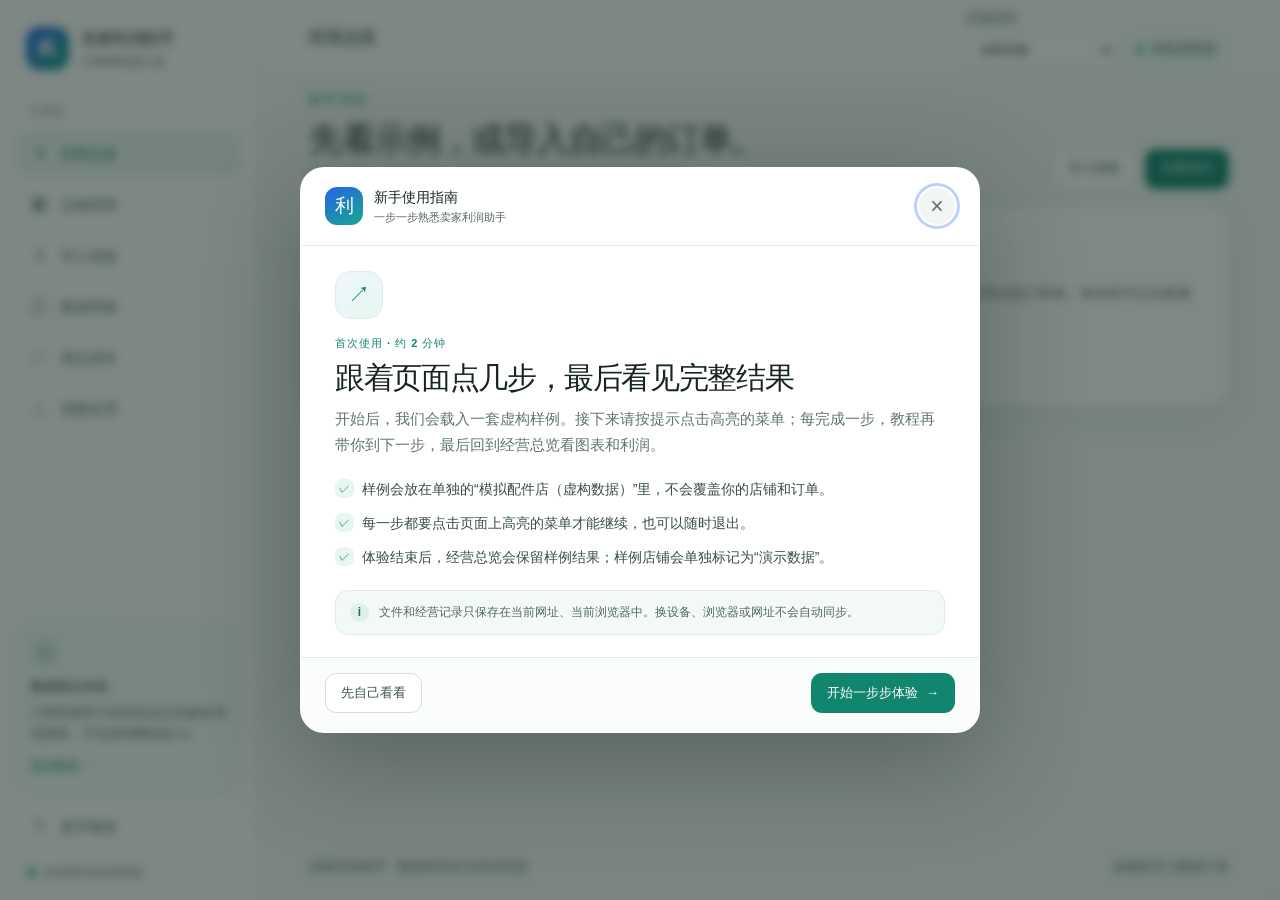
==== commit a3710a6b: "Update static profit assistant for deployment" ====
--- a/static-app/index.html
+++ b/static-app/index.html
@@ -9,7 +9,17 @@
   <link rel="icon" href="./favicon.svg" type="image/svg+xml">
   <link rel="stylesheet" href="./styles.css">
   <script src="./vendor/xlsx.full.min.js" defer></script>
-  <script type="module" src="./js/app.mjs"></script>
+  <script>
+    window.__sellerProfitAppLoadFailed = function (message) {
+      var page = document.getElementById("page-content");
+      if (!page || !page.querySelector(".loading-state")) return;
+      page.innerHTML = '<section class="card empty-state"><div class="empty-art">!</div><h2>页面没有完成启动</h2><p>' + (message || '请确认 index.html、js、vendor、styles.css 都已完整上传，并且位于网站根目录同一层。若文件齐全，请关闭其他同网址标签页、确认浏览器允许保存网站数据，再按 Ctrl+F5 刷新。') + '</p></section>';
+    };
+    window.setTimeout(function () {
+      window.__sellerProfitAppLoadFailed();
+    }, 15000);
+  </script>
+  <script type="module" src="./js/app.mjs" onerror="window.__sellerProfitAppLoadFailed('页面脚本加载失败，请重新上传完整部署包，并确认 js 文件夹内的脚本都可以通过网址打开。')"></script>
 </head>
 <body>
   <div class="app-shell" id="app-shell">
--- a/static-app/styles.css
+++ b/static-app/styles.css
@@ -504,3 +504,177 @@
 @media (prefers-reduced-motion: reduce) {
   *, *::before, *::after { scroll-behavior: auto !important; animation-duration: .01ms !important; animation-iteration-count: 1 !important; transition-duration: .01ms !important; }
 }
+
+/* Conclusion-first overview: keep the answer and losing products above the fold. */
+.app-shell[data-page="overview"] .topbar { min-height: 62px; padding-block: 8px; }
+.app-shell[data-page="overview"] .topbar-title .eyebrow { display: none; }
+.app-shell[data-page="overview"] .date-controls { display: none; }
+.app-shell[data-page="overview"] #page-content { padding-top: 13px; }
+.overview-toolbar { display: flex; align-items: center; justify-content: space-between; gap: 10px; min-height: 34px; margin-bottom: 9px; color: #52645c; font-size: 13px; }
+.overview-toolbar-actions { display: flex; align-items: center; justify-content: end; flex-wrap: wrap; gap: 8px; }
+.discovery-badge { display: inline-flex; align-items: center; min-height: 30px; padding: 0 10px; border: 1px solid #d5ebe1; border-radius: 99px; background: #f0faf5; color: #176b56; font-size: 13px; font-weight: 700; white-space: nowrap; }
+.profit-conclusion { display: grid; grid-template-columns: minmax(0, 1.25fr) minmax(340px, .9fr); align-items: center; gap: 22px; margin-bottom: 12px; padding: 18px 22px; border: 1px solid #cfe8db; border-radius: 20px; background: linear-gradient(115deg, #f1faf5, #fff 72%); box-shadow: 0 10px 30px rgba(23, 85, 62, .07); }
+.profit-conclusion.loss { border-color: #f0d1d0; background: linear-gradient(115deg, #fff1f0, #fff 72%); }
+.profit-conclusion.thin { border-color: #efdfbc; background: linear-gradient(115deg, #fff8e9, #fff 72%); }
+.profit-conclusion.neutral { border-color: #dce6e1; background: linear-gradient(115deg, #f5f8f6, #fff 72%); }
+.profit-conclusion-label { color: #53665d; font-size: 13px; font-weight: 750; }
+.profit-conclusion-main h2 { margin: 2px 0 4px; color: #14694f; font-size: clamp(27px, 3vw, 40px); line-height: 1.12; letter-spacing: -.045em; font-variant-numeric: tabular-nums; }
+.profit-conclusion.loss .profit-conclusion-main h2 { color: #ac3437; }
+.profit-conclusion.thin .profit-conclusion-main h2 { color: #98600e; }
+.profit-conclusion.neutral .profit-conclusion-main h2 { color: #33473f; }
+.profit-conclusion-main p { margin: 0 0 4px; color: #394f46; font-size: 14px; font-weight: 650; }
+.profit-conclusion-main small { display: block; color: #596b63; font-size: 11px; line-height: 1.45; }
+.profit-support-metrics { display: grid; grid-template-columns: repeat(3, minmax(0, 1fr)); gap: 7px; }
+.profit-support-metrics > div { display: grid; align-content: center; gap: 3px; min-width: 0; min-height: 72px; padding: 9px 10px; border: 1px solid rgba(203, 222, 212, .8); border-radius: 12px; background: rgba(255, 255, 255, .8); }
+.profit-support-metrics span { color: #53665d; font-size: 13px; font-weight: 700; }
+.profit-support-metrics strong { overflow: hidden; color: #20352d; font-size: 18px; line-height: 1.15; text-overflow: ellipsis; white-space: nowrap; font-variant-numeric: tabular-nums; }
+.profit-support-metrics small { color: #596b63; font-size: 10px; line-height: 1.3; }
+.loss-products-card { margin-bottom: 12px; padding: 15px 17px 13px; border: 1px solid #ead8d5; border-radius: 18px; background: #fff; box-shadow: var(--shadow); }
+.loss-products-heading { display: flex; align-items: center; justify-content: space-between; gap: 12px; margin-bottom: 8px; }
+.loss-products-heading h2 { margin: 1px 0 0; color: #293d35; font-size: 17px; line-height: 1.3; letter-spacing: -.025em; }
+.loss-products-heading p { margin: 3px 0 0; color: #53655d; font-size: 13px; line-height: 1.4; }
+.loss-products-heading .section-eyebrow { color: #865351; font-size: 13px; }
+.loss-total-pill { flex: 0 0 auto; padding: 7px 10px; border-radius: 99px; background: #fff0ef; color: #a83a38; font-size: 12px; font-weight: 800; white-space: nowrap; }
+.loss-products-list { display: grid; gap: 6px; }
+.loss-product-row { display: grid; grid-template-columns: minmax(0, 1fr) auto; gap: 4px 14px; align-items: center; min-width: 0; padding: 8px 11px; border: 1px solid #f0e9e7; border-radius: 12px; background: #fffdfd; }
+.loss-product-name { display: flex; align-items: baseline; flex-wrap: wrap; gap: 3px 10px; min-width: 0; }
+.loss-product-name strong { overflow: hidden; max-width: min(100%, 320px); color: #273b33; font-size: 14px; text-overflow: ellipsis; white-space: nowrap; }
+.loss-product-name small { color: #53655d; font-size: 13px; white-space: nowrap; }
+.loss-product-amount { grid-column: 2; grid-row: 1; color: #ae3639; font-size: 15px; white-space: nowrap; font-variant-numeric: tabular-nums; }
+.loss-product-reason { grid-column: 1; display: flex; align-items: baseline; gap: 7px; min-width: 0; }
+.loss-product-reason span { flex: 0 0 auto; color: #61736b; font-size: 12px; }
+.loss-product-reason strong { overflow: hidden; color: #5b413f; font-size: 13px; text-overflow: ellipsis; white-space: nowrap; }
+.loss-product-advice { grid-column: 2; grid-row: 2; display: flex; align-items: center; justify-content: end; gap: 9px; min-width: 0; }
+.loss-product-advice > span { overflow: hidden; color: #435a50; font-size: 13px; text-overflow: ellipsis; white-space: nowrap; }
+.loss-product-advice .button { flex: 0 0 auto; }
+.more-loss-products { margin-top: 7px; border-top: 1px solid #f0e9e7; }
+.more-loss-products summary { padding: 9px 4px 2px; color: #53655d; font-size: 13px; font-weight: 700; cursor: pointer; }
+.more-loss-products[open] { display: grid; gap: 6px; }
+.more-loss-products[open] .loss-product-row { margin-top: 2px; }
+.no-loss-copy { margin: 0; padding: 14px 12px; border-radius: 11px; background: #f1faf5; color: #23634f; font-size: 14px; font-weight: 650; }
+.uncertain-cost-note { display: flex; align-items: center; justify-content: space-between; gap: 10px; margin-top: 8px; padding: 8px 10px; border-radius: 10px; background: #fff8eb; color: #73551b; font-size: 12px; }
+.uncertain-products-details { margin-top: 7px; border-top: 1px solid #eee8dc; }
+.uncertain-products-details > summary { padding: 8px 4px 1px; color: #73551b; font-size: 12px; font-weight: 700; cursor: pointer; }
+.uncertain-product-list { display: grid; gap: 5px; margin-top: 6px; }
+.uncertain-product-row { display: flex; align-items: center; justify-content: space-between; gap: 10px; padding: 7px 9px; border: 1px solid #f0e8d5; border-radius: 10px; background: #fffcf5; }
+.uncertain-product-row > span { display: grid; gap: 2px; min-width: 0; }
+.uncertain-product-row strong { overflow: hidden; color: #4c4534; font-size: 13px; text-overflow: ellipsis; white-space: nowrap; }
+.uncertain-product-row small { color: #6c6045; font-size: 11px; }
+.overview-date-card { display: grid; grid-template-columns: auto auto minmax(0, 1fr); align-items: center; gap: 12px; margin-bottom: 12px; padding: 11px 14px; border: 1px solid var(--line); border-radius: 14px; background: #fbfdfc; }
+.overview-date-label { display: grid; gap: 1px; white-space: nowrap; }
+.overview-date-label strong { color: #33483f; font-size: 13px; }
+.overview-date-label span { color: #596b63; font-size: 11px; }
+.overview-date-inputs { display: flex; gap: 7px; }
+.overview-date-inputs label { display: grid; gap: 2px; color: #53665d; font-size: 10px; }
+.overview-date-inputs input { height: 31px; padding: 0 7px; border: 1px solid var(--line-strong); border-radius: 8px; background: #fff; color: var(--ink); font-size: 12px; }
+.overview-date-card .date-quick-options { min-height: 31px; justify-content: end; }
+.thin-products-card { margin-bottom: 12px; padding: 15px 17px; }
+.thin-products-heading { display: flex; align-items: start; justify-content: space-between; gap: 12px; margin-bottom: 7px; }
+.thin-products-heading h2 { margin: 1px 0 0; font-size: 16px; }
+.thin-products-heading p { margin: 3px 0 0; color: #53655d; font-size: 13px; }
+.threshold-control { display: flex; align-items: center; gap: 6px; color: #53655d; font-size: 13px; white-space: nowrap; }
+.threshold-control input { width: 58px; height: 32px; padding: 0 7px; border: 1px solid var(--line-strong); border-radius: 8px; color: var(--ink); font-size: 13px; }
+.thin-product-list { display: grid; gap: 5px; }
+.thin-product-row { display: grid; grid-template-columns: minmax(0, 1fr) auto auto; align-items: center; gap: 10px; padding: 8px 10px; border: 1px solid #f0e8d5; border-radius: 11px; background: #fffdf8; }
+.thin-product-row > div { display: grid; gap: 1px; min-width: 0; }
+.thin-product-row strong { overflow: hidden; color: #34483f; font-size: 13px; text-overflow: ellipsis; white-space: nowrap; }
+.thin-product-row small, .thin-product-row > span { color: #596b63; font-size: 12px; }
+.thin-product-row > span { white-space: nowrap; }
+.overview-status, .dashboard-issues, .dashboard-backup-reminder { margin-bottom: 10px; }
+.dashboard-backup-reminder { display: flex; align-items: center; justify-content: space-between; gap: 12px; padding: 10px 13px; border: 1px solid #dce9e2; border-radius: 13px; background: #f8fcf9; }
+.dashboard-backup-reminder > div { display: grid; gap: 1px; }
+.dashboard-backup-reminder strong { color: #344c41; font-size: 13px; }
+.dashboard-backup-reminder span { color: #53665d; font-size: 12px; }
+.dashboard-backup-reminder .overdue { color: #80591f; }
+.analysis-details { margin-top: 12px; }
+.analysis-details > summary { display: flex; align-items: center; justify-content: space-between; gap: 12px; color: #344a40; font-size: 15px; font-weight: 760; cursor: pointer; list-style: none; }
+.analysis-details > summary::-webkit-details-marker { display: none; }
+.analysis-details > summary::after { content: "＋"; color: var(--green); }
+.analysis-details[open] > summary::after { content: "−"; }
+.analysis-details > summary small { margin-left: auto; color: #596b63; font-size: 12px; font-weight: 500; }
+.analysis-details[open] > .dashboard-grid { margin-top: 15px; }
+.cost-focus-note { display: grid; gap: 3px; margin-bottom: 13px; padding: 11px 13px; border: 1px solid #cfe8db; border-radius: 12px; background: #f1faf5; color: #235b49; }
+.cost-focus-note span { color: #4c6258; font-size: 13px; }
+#focused-product-cost { background: #eef8f2; outline: 2px solid #9ccdb5; }
+.app-shell[data-page="overview"] .privacy-card .backup-reminder { display: none; }
+.visually-hidden { position: absolute !important; width: 1px !important; height: 1px !important; padding: 0 !important; margin: -1px !important; overflow: hidden !important; clip: rect(0, 0, 0, 0) !important; white-space: nowrap !important; border: 0 !important; }
+
+@media (max-width: 1120px) {
+  .profit-conclusion { grid-template-columns: minmax(0, 1fr) minmax(330px, .95fr); gap: 13px; }
+  .overview-date-card { grid-template-columns: auto 1fr; }
+  .overview-date-card .date-quick-options { grid-column: 1 / -1; justify-content: start; }
+}
+@media (max-width: 760px) {
+  .app-shell[data-page="overview"] .topbar { align-items: center; flex-direction: row; flex-wrap: wrap; gap: 6px; padding: 8px 14px; }
+  .app-shell[data-page="overview"] .topbar-title { flex: 0 0 auto; }
+  .app-shell[data-page="overview"] .topbar-title strong { font-size: 14px; }
+  .app-shell[data-page="overview"] .topbar-controls { width: auto; flex: 1 1 auto; justify-content: end; gap: 5px; }
+  .app-shell[data-page="overview"] .store-control { min-width: 130px; max-width: 170px; flex: 1 1 130px; }
+  .app-shell[data-page="overview"] .local-pill { display: none; }
+  .app-shell[data-page="overview"] #page-content { padding: 10px 12px 24px; }
+  .overview-toolbar { align-items: start; min-height: 27px; margin-bottom: 7px; font-size: 11px; }
+  .overview-toolbar > span { overflow: hidden; max-width: 48%; text-overflow: ellipsis; white-space: nowrap; }
+  .overview-toolbar-actions { gap: 5px; }
+  .discovery-badge { display: none; }
+  .overview-toolbar .button { min-height: 30px; padding: 0 8px; font-size: 11px; }
+  .profit-conclusion { grid-template-columns: 1fr; gap: 9px; margin-bottom: 9px; padding: 13px 14px; border-radius: 15px; }
+  .profit-conclusion-label { font-size: 13px; }
+  .profit-conclusion-main h2 { font-size: 25px; }
+  .profit-conclusion-main p { font-size: 13px; }
+  .profit-conclusion-main small { font-size: 10px; }
+  .profit-support-metrics { gap: 5px; }
+  .profit-support-metrics > div { min-height: 53px; padding: 6px 7px; }
+  .profit-support-metrics span { font-size: 11px; }
+  .profit-support-metrics strong { font-size: 14px; }
+  .profit-support-metrics small { display: none; }
+  .loss-products-card { margin-bottom: 9px; padding: 11px 11px 9px; border-radius: 15px; }
+  .loss-products-heading { align-items: start; margin-bottom: 6px; }
+  .loss-products-heading h2 { font-size: 15px; }
+  .loss-products-heading p { font-size: 11px; }
+  .loss-products-heading .section-eyebrow { font-size: 11px; }
+  .loss-total-pill { padding: 5px 7px; font-size: 10px; }
+  .loss-products-list { gap: 4px; }
+  .loss-product-row { grid-template-columns: minmax(0, 1fr) auto; gap: 3px 7px; padding: 6px 8px; border-radius: 10px; }
+  .loss-product-name { gap: 2px 6px; }
+  .loss-product-name strong { max-width: 56vw; font-size: 13px; }
+  .loss-product-name small { font-size: 11px; }
+  .loss-product-amount { font-size: 12px; }
+  .loss-product-reason { gap: 5px; }
+  .loss-product-reason span { font-size: 11px; }
+  .loss-product-reason strong { font-size: 11px; }
+  .loss-product-advice { gap: 5px; }
+  .loss-product-advice { grid-column: 1 / -1; grid-row: auto; justify-content: space-between; }
+  .loss-product-advice > span { flex: 1 1 auto; color: #435a50; font-size: 11px; line-height: 1.35; white-space: normal; display: -webkit-box; -webkit-line-clamp: 2; -webkit-box-orient: vertical; }
+  .loss-product-advice .button { min-height: 26px; padding: 0 7px; font-size: 10px; }
+  .uncertain-cost-note { padding: 6px 8px; font-size: 10px; }
+  .uncertain-cost-note .button { min-height: 28px; font-size: 10px; }
+  .uncertain-products-details > summary { font-size: 10px; }
+  .uncertain-product-row { padding: 6px; }
+  .uncertain-product-row strong { font-size: 11px; }
+  .uncertain-product-row small { font-size: 9px; }
+  .uncertain-product-row .button { min-height: 27px; padding: 0 7px; font-size: 10px; }
+  .overview-date-card { grid-template-columns: 1fr; gap: 7px; margin-bottom: 9px; padding: 9px; }
+  .overview-date-label { display: flex; justify-content: space-between; }
+  .overview-date-inputs label { flex: 1 1 0; }
+  .overview-date-inputs input { width: 100%; }
+  .overview-date-card .date-quick-options { grid-column: auto; width: 100%; justify-content: space-between; }
+  .overview-date-card .date-quick-options button { padding-inline: 5px; font-size: 11px; }
+  .thin-products-card { margin-bottom: 9px; padding: 12px; }
+  .thin-products-heading h2 { font-size: 15px; }
+  .thin-products-heading p { font-size: 11px; }
+  .thin-product-row { grid-template-columns: minmax(0, 1fr) auto; gap: 6px; padding: 7px; }
+  .thin-product-row > span { grid-column: 1; grid-row: 2; font-size: 10px; }
+  .thin-product-row > .button { grid-column: 2; grid-row: 1 / span 2; }
+  .dashboard-backup-reminder { padding: 8px; }
+  .dashboard-backup-reminder strong { font-size: 11px; }
+  .dashboard-backup-reminder span { font-size: 10px; }
+  .analysis-details > summary small { display: none; }
+}
+@media (max-width: 420px) {
+  .overview-toolbar > span { max-width: 43%; }
+  .profit-conclusion-main h2 { font-size: 23px; }
+  .loss-products-heading { display: block; }
+  .loss-total-pill { display: inline-flex; margin-top: 5px; }
+  .loss-product-advice { grid-column: 1 / -1; grid-row: auto; justify-content: space-between; }
+  .threshold-control { font-size: 10px; }
+}
